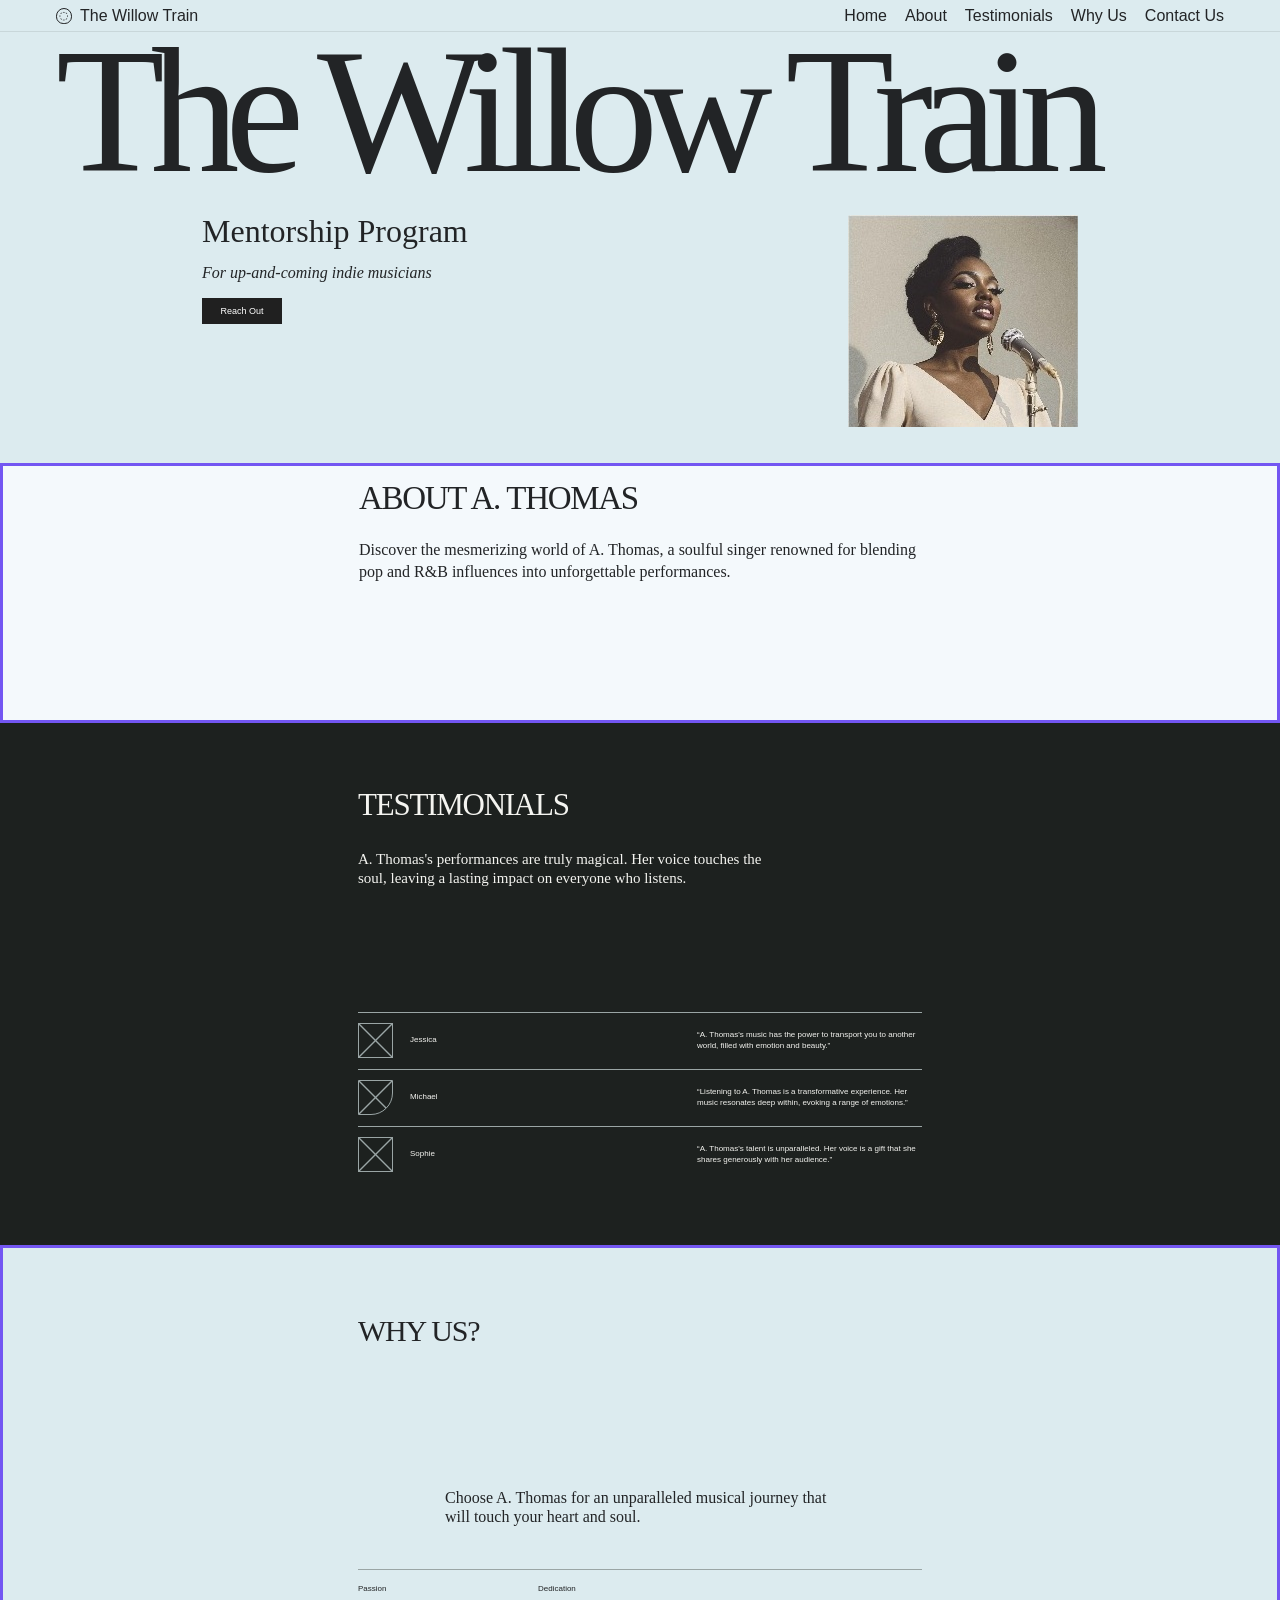
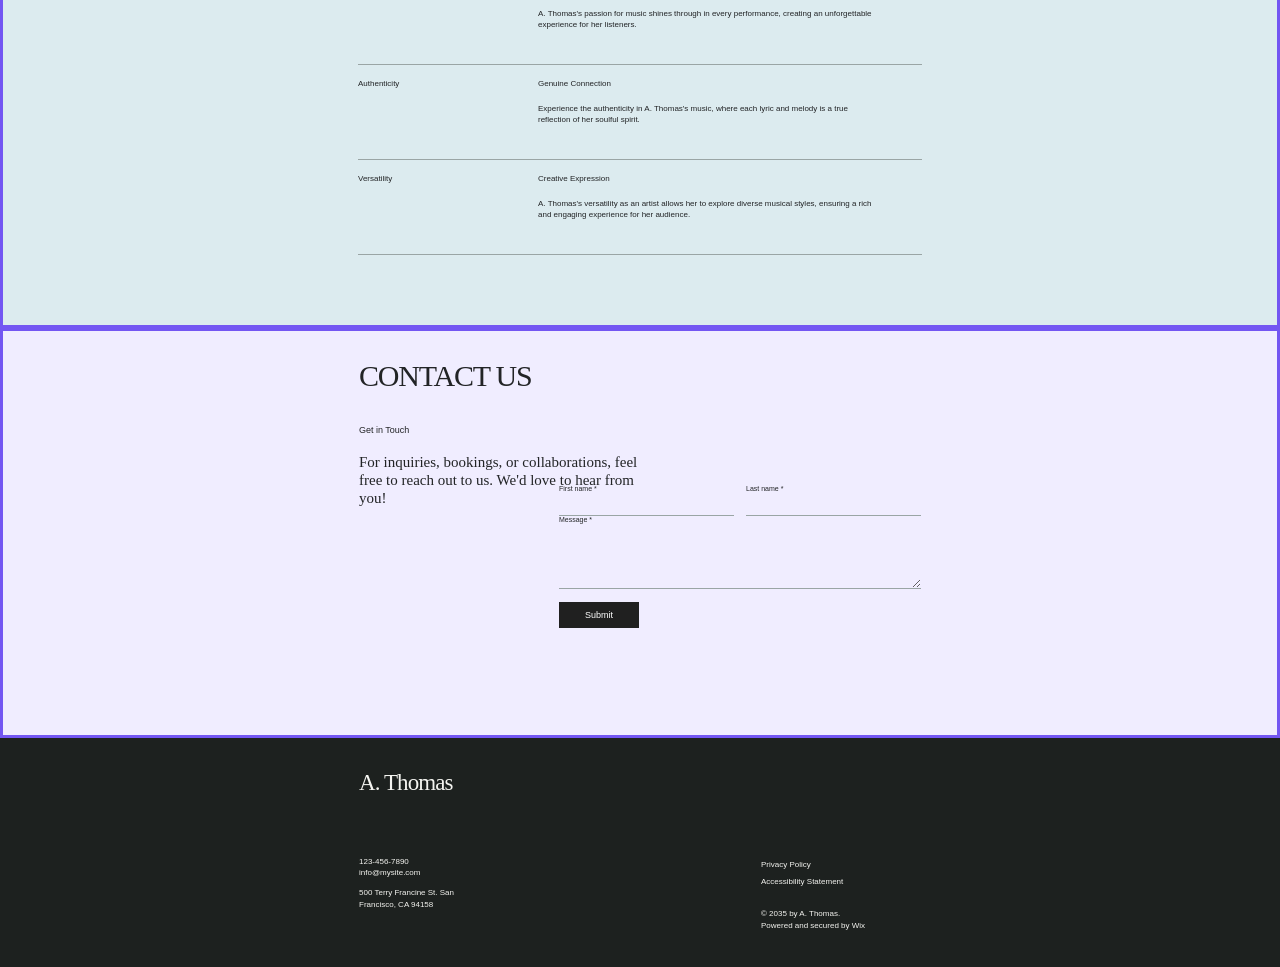
==== index.html @ 9c96d522 "fix: change header text and size" ====
<!DOCTYPE html>
<html lang="en">
<head>
  <meta charset="UTF-8" />
  <meta name="viewport" content="width=device-width, initial-scale=1.0" />
  <title>The Willow Train</title>
  <link rel="stylesheet" href="styles.css" />
</head>
<body>
  <main class="site-shell">
    <header class="site-header">
      <a class="brand" href="#home"><span class="brand-mark">◌</span><span>The Willow Train</span></a>
      <nav class="nav" aria-label="Main navigation">
        <a href="#home">Home</a>
        <a href="#about">About</a>
        <a href="#testimonials">Testimonials</a>
        <a href="#why">Why Us</a>
        <a href="#contact">Contact Us</a>
      </nav>
    </header>

    <section id="home" class="hero">
      <h1>The Willow Train</h1>
      <div class="hero-grid">
        <div class="hero-copy">
          <p>Mentorship Program</p>
          <p class="italic">For up-and-coming indie musicians</p>
          <a class="button" href="#contact">Reach Out</a>
        </div>
        <img class="artist-photo" src="artist-photo.jpg" alt="A. Thomas singing at a microphone" />
      </div>
    </section>

    <section id="about" class="about-section pale-section">
      <div class="about-content">
        <h2>About A. Thomas</h2>
        <p>Discover the mesmerizing world of A. Thomas, a soulful singer renowned for blending pop and R&amp;B influences into unforgettable performances.</p>
      </div>
    </section>

    <section id="testimonials" class="testimonials-section dark-section">
      <div class="inner narrow">
        <h2>Testimonials</h2>
        <p class="lead">A. Thomas's performances are truly magical. Her voice touches the soul, leaving a lasting impact on everyone who listens.</p>
        <div class="testimonial-list">
          <article class="testimonial-row"><div class="avatar avatar-cross"></div><p class="name">Jessica</p><p class="quote">“A. Thomas's music has the power to transport you to another world, filled with emotion and beauty.”</p></article>
          <article class="testimonial-row"><div class="avatar avatar-arc"></div><p class="name">Michael</p><p class="quote">“Listening to A. Thomas is a transformative experience. Her music resonates deep within, evoking a range of emotions.”</p></article>
          <article class="testimonial-row"><div class="avatar avatar-cross"></div><p class="name">Sophie</p><p class="quote">“A. Thomas's talent is unparalleled. Her voice is a gift that she shares generously with her audience.”</p></article>
        </div>
      </div>
    </section>

    <section id="why" class="why-section blue-section">
      <div class="inner narrow">
        <h2>Why Us?</h2>
        <p class="center-copy">Choose A. Thomas for an unparalleled musical journey that will touch your heart and soul.</p>
        <div class="why-list">
          <article class="why-row"><p class="category">Passion</p><div><h3>Dedication</h3><p>A. Thomas's passion for music shines through in every performance, creating an unforgettable experience for her listeners.</p></div></article>
          <article class="why-row"><p class="category">Authenticity</p><div><h3>Genuine Connection</h3><p>Experience the authenticity in A. Thomas's music, where each lyric and melody is a true reflection of her soulful spirit.</p></div></article>
          <article class="why-row"><p class="category">Versatility</p><div><h3>Creative Expression</h3><p>A. Thomas's versatility as an artist allows her to explore diverse musical styles, ensuring a rich and engaging experience for her audience.</p></div></article>
        </div>
      </div>
    </section>

    <section id="contact" class="contact-section lavender-section">
      <div class="inner contact-grid">
        <div class="contact-copy">
          <h2>Contact Us</h2>
          <p class="eyebrow">Get in Touch</p>
          <p class="lead">For inquiries, bookings, or collaborations, feel free to reach out to us. We'd love to hear from you!</p>
        </div>
        <form class="contact-form">
          <div class="form-row"><label>First name *<input type="text" /></label><label>Last name *<input type="text" /></label></div>
          <label>Message *<textarea></textarea></label>
          <button type="submit">Submit</button>
        </form>
      </div>
    </section>

    <footer class="footer-section dark-section">
      <div class="inner footer-grid">
        <div><h2>A. Thomas</h2><p>123-456-7890<br />info@mysite.com</p><p>500 Terry Francine St. San<br />Francisco, CA 94158</p></div>
        <div class="footer-links"><a href="#">Privacy Policy</a><a href="#">Accessibility Statement</a><p>© 2035 by A. Thomas.<br />Powered and secured by Wix</p></div>
      </div>
    </footer>
  </main>
</body>
</html>
---- styles.css ----
:root {
  --color-page: #e7e9ee;
  --color-site-bg: #dcebef;
  --color-about-bg: #f4f9fc;
  --color-blue-section: #dcebef;
  --color-lavender-section: #f0edff;
  --color-dark-section: #1d211f;
  --color-text: #222426;
  --color-light-text: #f4f4f0;
  --color-muted: #384044;
  --color-border: #9aa5a5;
  --color-button-bg: #202020;
  --color-button-text: #ffffff;
  --color-accent: #7356f2;
  --color-shadow: rgba(31, 35, 38, 0.22);
  --color-white: #ffffff;

  --font-display: Didot, 'Bodoni 72', 'Bodoni MT', 'Times New Roman', serif;
  --font-body: Georgia, 'Times New Roman', serif;
  --font-ui: Arial, Helvetica, sans-serif;

  --font-size--sm: 1rem;
  --font-size--md: 1.5rem;
  --font-size--lg: 2rem;
}

* {
  box-sizing: border-box;
}
html {
  scroll-behavior: smooth;
}
body {
  margin: 0;
  background: var(--color-page);
  color: var(--color-text);
  font-family: var(--font-body);
}

.site-shell {
  /* width: min(100%, 884px); */
  min-height: 100vh;
  margin: 0 auto;
  background: var(--color-site-bg);
  box-shadow: 0 0 14px var(--color-shadow);
}

.site-header {
  height: 2rem;
  padding: 0 56px;
  border-bottom: 1px solid #c9d7da;
  display: flex;
  align-items: center;
  justify-content: space-between;
  font-family: var(--font-ui);
  font-size: var(--font-size--sm);
}

.brand,
.nav a,
.footer-links a {
  color: inherit;
  text-decoration: none;
}

.brand {
  display: inline-flex;
  align-items: center;
  gap: 8px;
}

.brand-mark {
  width: 16px;
  height: 16px;
  border: 1px solid var(--color-text);
  border-radius: 50% 50% 45% 45%;
  display: inline-grid;
  place-items: center;
  font-size: 11px;
  line-height: 1;
}

.nav {
  display: flex;
  gap: 18px;
}
.hero {
  padding: 0 56px 36px;
}

.hero h1 {
  margin: -1px 0 24px;
  font-family: var(--font-display);
  font-size: clamp(86px, 17vw, 178px);
  font-weight: 400;
  line-height: 0.9;
  letter-spacing: -0.08em;
}

.hero-grid {
  display: grid;
  grid-template-columns: 1fr 230px; /* TODO: change based on img */
  gap: 1rem;
  align-items: start;
  width: 75%;
  margin: 0 auto;
}

.hero-copy {
  min-height: 4rem;
  display: flex;
  flex-direction: column;
  justify-content: space-between;
}

.hero-copy > p:first-of-type {
  /* max-width: 265px; */
  margin: 0;
  font-size: 2rem;
  line-height: 1.05;
}

.italic {
  font-style: italic;
  line-height: 1.05;
}

.button,
.contact-form button {
  width: 80px;
  padding: 8px 0;
  border: 0;
  background: var(--color-button-bg);
  color: var(--color-button-text);
  text-align: center;
  text-decoration: none;
  font-family: var(--font-ui);
  font-size: 9px;
}

.artist-photo {
  width: 230px;
  height: 212px;
  object-fit: cover;
  display: block;
}

.pale-section,
.blue-section,
.lavender-section {
  position: relative;
}
.about-section {
  min-height: 260px;
  background: var(--color-about-bg);
  border: 3px solid var(--color-accent);
  padding: 16px 58px 48px;
}

.quick-edit {
  width: fit-content;
  padding: 10px 16px;
  margin-bottom: 10px;
  border-radius: 4px;
  background: var(--color-white);
  box-shadow: 0 5px 16px rgba(0, 0, 0, 0.13);
  font-size: 14px;
}
.quick-edit span {
  margin-left: 7px;
}

.section-label {
  position: absolute;
  top: -20px;
  right: 0;
  background: var(--color-accent);
  color: var(--color-white);
  padding: 3px 8px;
  font-family: var(--font-ui);
  font-size: 13px;
}

.about-content,
.inner {
  max-width: 562px;
  margin: 0 auto;
}
.inner.narrow {
  max-width: 564px;
}

h2 {
  margin: 0;
  font-family: var(--font-display);
  font-weight: 400;
  line-height: 1;
  text-transform: uppercase;
  letter-spacing: -0.04em;
}

.about-content h2 {
  margin-bottom: 24px;
  font-size: 33px;
}
.about-content p {
  margin: 0;
  font-size: 16px;
  line-height: 1.35;
}

.dark-section {
  background: var(--color-dark-section);
  color: var(--color-light-text);
}

.testimonials-section {
  padding: 66px 0 62px;
}
.testimonials-section h2 {
  font-size: 31px;
  margin-bottom: 30px;
}
.lead {
  margin: 0;
  font-size: 15px;
  line-height: 1.25;
}
.testimonials-section .lead {
  width: 420px;
}

.testimonial-list {
  margin-top: 124px;
}
.testimonial-row {
  min-height: 57px;
  border-top: 1px solid var(--color-border);
  display: grid;
  grid-template-columns: 38px 1fr 225px;
  gap: 14px;
  align-items: center;
  margin: 0;
}
.testimonial-row:last-child {
  border-bottom: 0;
}
.avatar {
  width: 35px;
  height: 35px;
  border: 1px solid var(--color-border);
  background-image:
    linear-gradient(
      45deg,
      transparent 48%,
      var(--color-border) 49%,
      var(--color-border) 51%,
      transparent 52%
    ),
    linear-gradient(
      -45deg,
      transparent 48%,
      var(--color-border) 49%,
      var(--color-border) 51%,
      transparent 52%
    );
}
.avatar-arc {
  border-radius: 0 0 22px 0;
}
.name,
.quote {
  font-family: var(--font-ui);
  font-size: 8px;
  line-height: 1.35;
}
.name,
.quote,
.category,
.why-row h3,
.why-row p {
  margin: 0;
}

.why-section {
  min-height: 610px;
  padding: 68px 0 70px;
  background: var(--color-blue-section);
  border: 3px solid var(--color-accent);
}
.why-section h2 {
  font-size: 30px;
}
.center-copy {
  width: 390px;
  margin: 142px auto 42px;
  font-size: 16px;
  line-height: 1.22;
}
.why-list {
  border-top: 1px solid var(--color-border);
}
.why-row {
  min-height: 95px;
  border-bottom: 1px solid var(--color-border);
  display: grid;
  grid-template-columns: 180px 1fr;
  padding: 14px 0;
}
.category,
.why-row h3,
.why-row p {
  font-family: var(--font-ui);
  font-size: 8px;
}
.why-row h3 {
  margin-bottom: 16px;
  font-weight: 400;
}
.why-row p {
  max-width: 340px;
  line-height: 1.35;
}

.contact-section {
  min-height: 410px;
  padding: 20px 0 60px;
  background: var(--color-lavender-section);
  border: 3px solid var(--color-accent);
}
.contact-grid {
  display: grid;
  grid-template-columns: 190px 1fr;
  gap: 10px;
}
.contact-copy h2 {
  font-size: 30px;
  margin: 10px 0 34px;
}
.eyebrow {
  margin: 0 0 18px;
  font-family: var(--font-ui);
  font-size: 9px;
}
.contact-copy .lead {
  width: 280px;
  font-size: 15px;
  line-height: 1.22;
}
.contact-form {
  padding-top: 134px;
  font-family: var(--font-ui);
  font-size: 7px;
}
.form-row {
  display: grid;
  grid-template-columns: 1fr 1fr;
  gap: 12px;
}
.contact-form label {
  display: block;
}
.contact-form input,
.contact-form textarea {
  width: 100%;
  border: 0;
  border-bottom: 1px solid var(--color-border);
  background: transparent;
  outline: none;
  padding: 8px 0;
  font: inherit;
}
.contact-form textarea {
  height: 58px;
  resize: vertical;
  margin-top: 8px;
}
.contact-form button {
  margin-top: 12px;
}

.footer-section {
  padding: 33px 0 28px;
}
.footer-grid {
  display: grid;
  grid-template-columns: 1fr 160px;
  gap: 80px;
}
.footer-section h2 {
  font-size: 23px;
  text-transform: none;
  margin-bottom: 62px;
}
.footer-section p,
.footer-links a {
  font-family: var(--font-ui);
  font-size: 8px;
  line-height: 1.45;
}
.footer-links {
  padding-top: 88px;
  display: flex;
  flex-direction: column;
  gap: 6px;
}
.footer-links p {
  margin-top: 14px;
}

@media (max-width: 720px) {
  .site-shell {
    width: 100%;
  }
  .site-header,
  .hero,
  .about-section,
  .inner {
    padding-left: 24px;
    padding-right: 24px;
  }
  .hero h1 {
    font-size: 24vw;
  }
  .hero-grid,
  .contact-grid,
  .footer-grid {
    grid-template-columns: 1fr;
    gap: 28px;
  }
  .hero-copy {
    min-height: auto;
    gap: 24px;
  }
  .artist-photo {
    width: min(100%, 280px);
    height: auto;
  }
  .testimonials-section .lead,
  .center-copy,
  .contact-copy .lead {
    width: auto;
  }
  .testimonial-list {
    margin-top: 60px;
  }
  .testimonial-row {
    grid-template-columns: 42px 70px 1fr;
  }
  .why-row {
    grid-template-columns: 1fr;
    gap: 12px;
  }
  .contact-form {
    padding-top: 10px;
  }
  .footer-section h2 {
    margin-bottom: 24px;
  }
  .footer-links {
    padding-top: 0;
  }
}
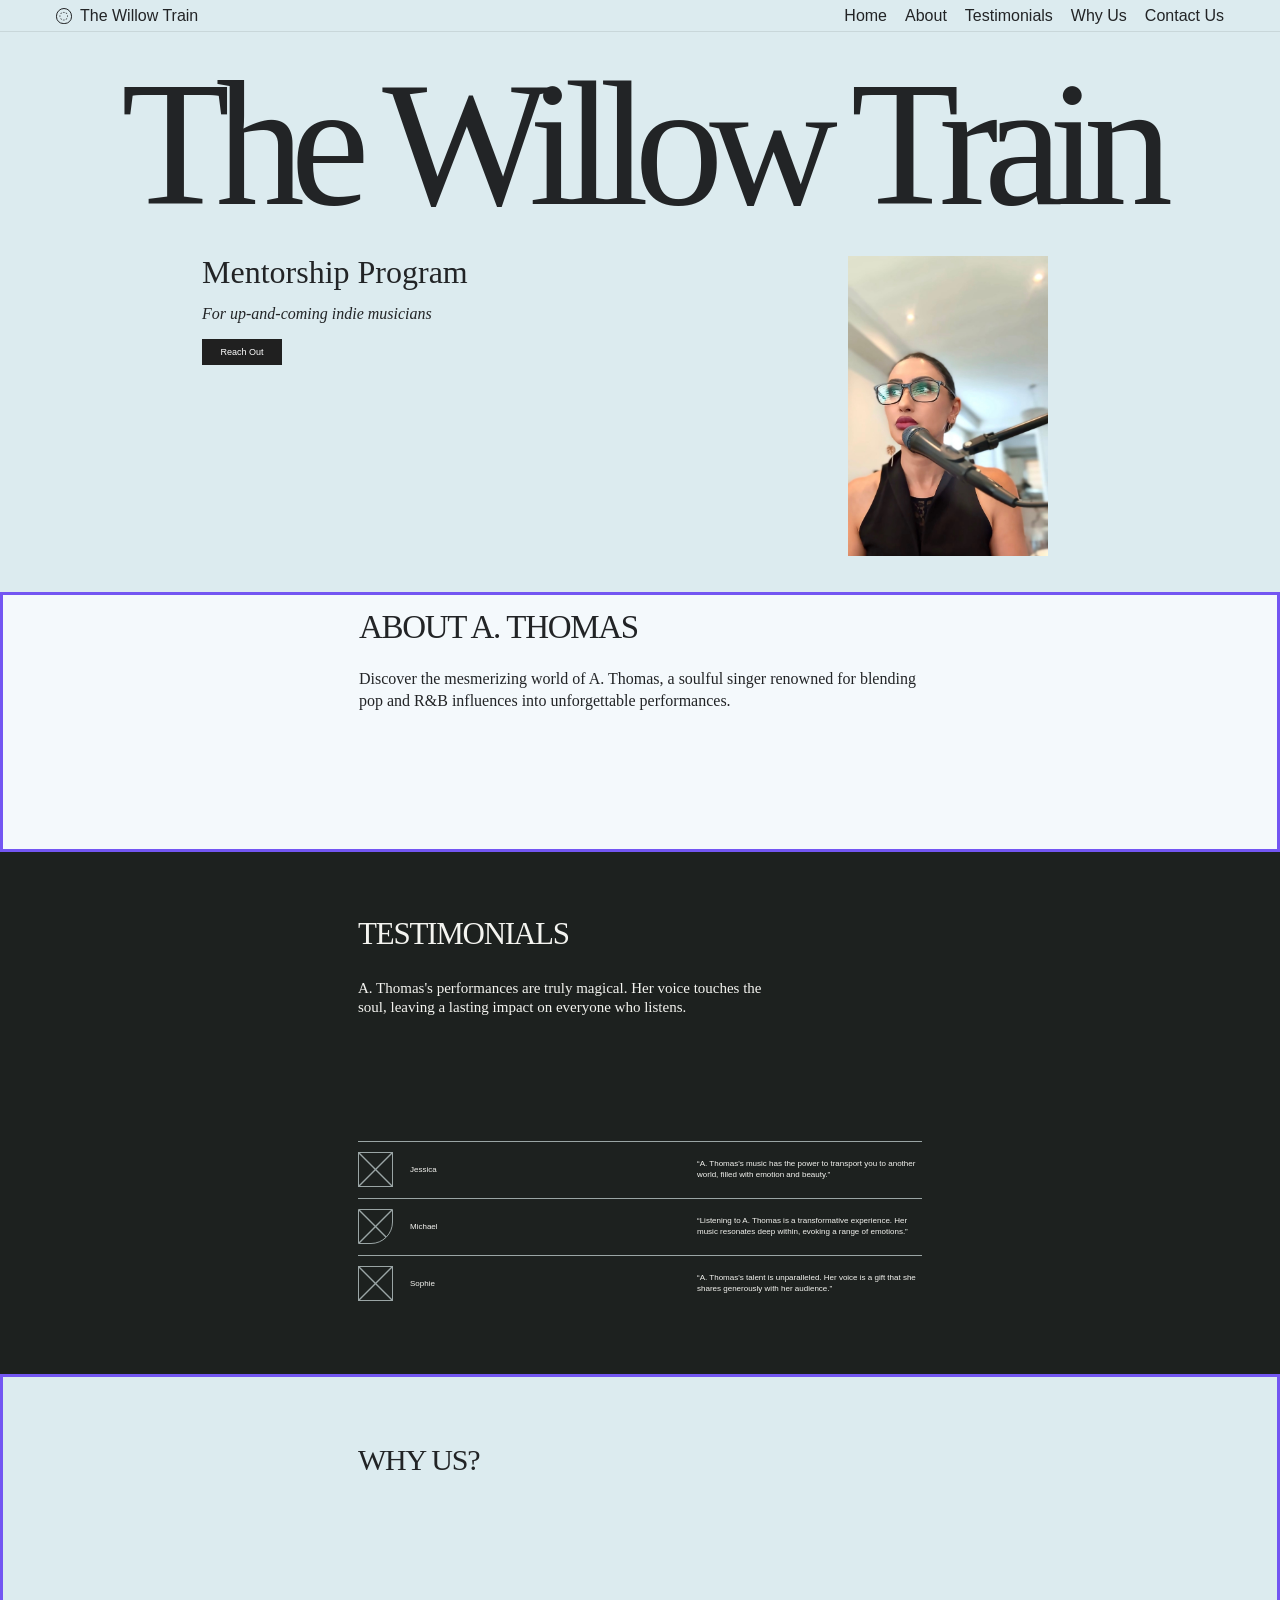
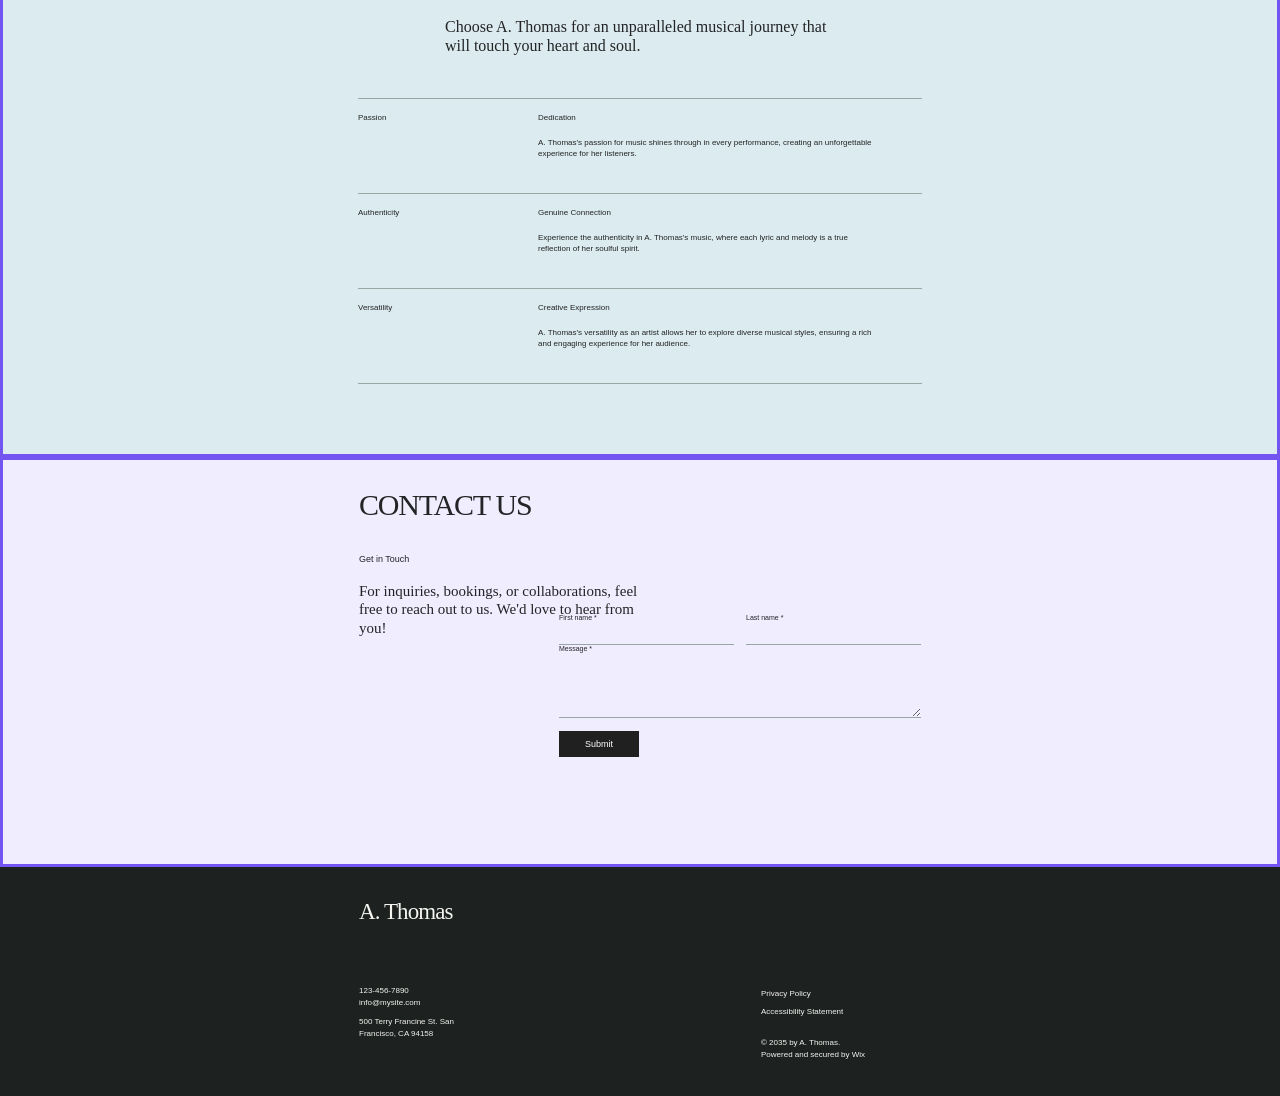
==== commit 9bdecdb6: "add images" ====
--- a/index.html
+++ b/index.html
@@ -27,7 +27,7 @@
           <p class="italic">For up-and-coming indie musicians</p>
           <a class="button" href="#contact">Reach Out</a>
         </div>
-        <img class="artist-photo" src="artist-photo.jpg" alt="A. Thomas singing at a microphone" />
+        <img class="artist-photo" src="images/portrait-1.jpeg" alt="A. Thomas singing at a microphone" />
       </div>
     </section>
 
--- a/styles.css
+++ b/styles.css
@@ -89,7 +89,8 @@
 }
 
 .hero h1 {
-  margin: -1px 0 24px;
+  margin: 2rem auto 2rem;
+  width: fit-content;
   font-family: var(--font-display);
   font-size: clamp(86px, 17vw, 178px);
   font-weight: 400;
@@ -139,8 +140,8 @@
 }
 
 .artist-photo {
-  width: 230px;
-  height: 212px;
+  width: 200px;
+  /* height: 212px; */
   object-fit: cover;
   display: block;
 }
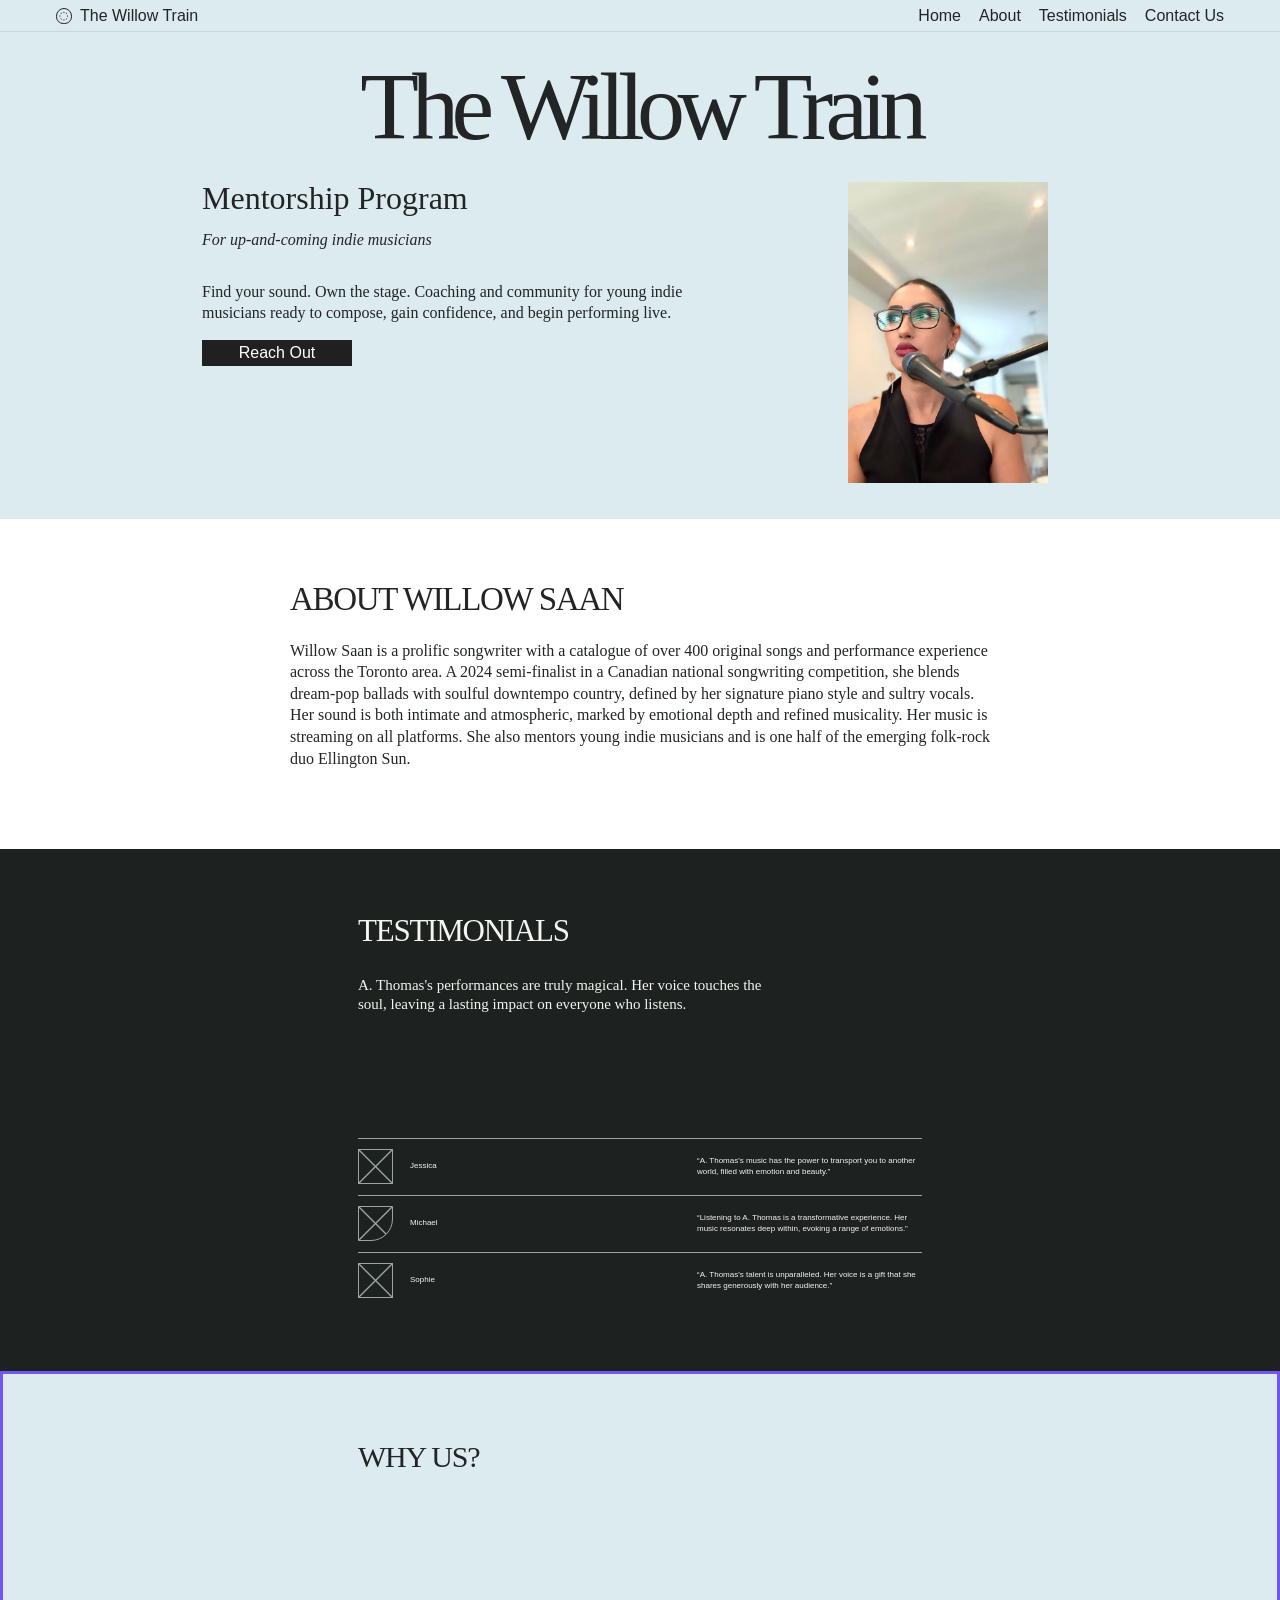
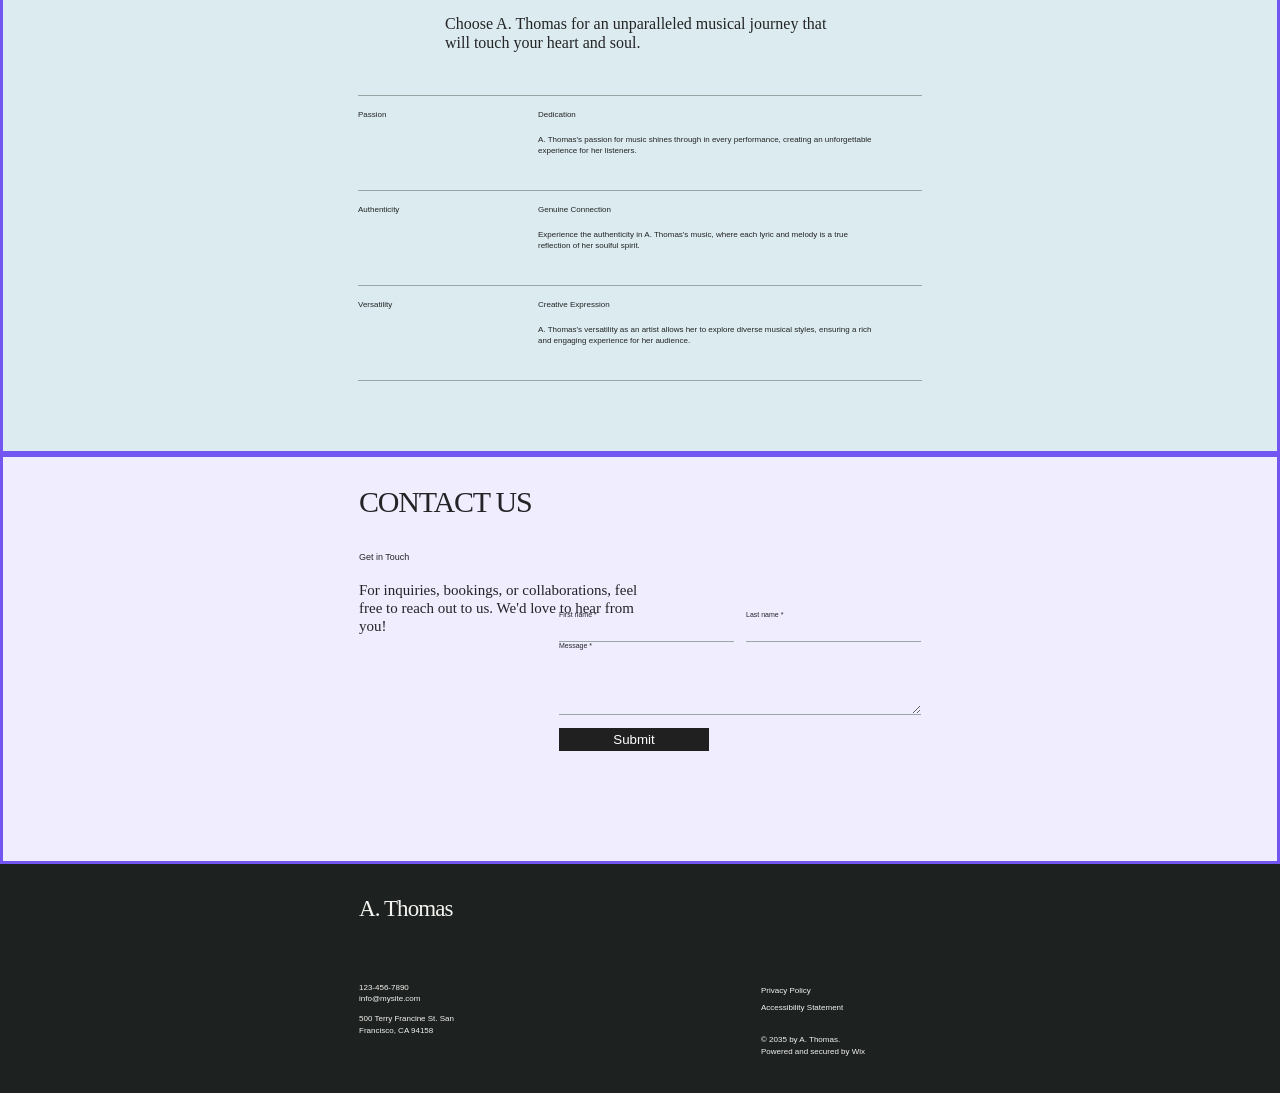
==== commit 2707ef0c: "fix: style and sizing" ====
--- a/index.html
+++ b/index.html
@@ -1,88 +1,171 @@
-<!DOCTYPE html>
+<!doctype html>
 <html lang="en">
-<head>
-  <meta charset="UTF-8" />
-  <meta name="viewport" content="width=device-width, initial-scale=1.0" />
-  <title>The Willow Train</title>
-  <link rel="stylesheet" href="styles.css" />
-</head>
-<body>
-  <main class="site-shell">
-    <header class="site-header">
-      <a class="brand" href="#home"><span class="brand-mark">◌</span><span>The Willow Train</span></a>
-      <nav class="nav" aria-label="Main navigation">
-        <a href="#home">Home</a>
-        <a href="#about">About</a>
-        <a href="#testimonials">Testimonials</a>
-        <a href="#why">Why Us</a>
-        <a href="#contact">Contact Us</a>
-      </nav>
-    </header>
+  <head>
+    <meta charset="UTF-8" />
+    <meta name="viewport" content="width=device-width, initial-scale=1.0" />
+    <title>The Willow Train</title>
+    <link rel="stylesheet" href="styles.css" />
+  </head>
+  <body>
+    <main class="site-shell">
+      <header class="site-header">
+        <a class="brand" href="#home"
+          ><span class="brand-mark">◌</span><span>The Willow Train</span></a
+        >
+        <nav class="nav" aria-label="Main navigation">
+          <a href="#home">Home</a>
+          <a href="#about">About</a>
+          <a href="#testimonials">Testimonials</a>
+          <a href="#contact">Contact Us</a>
+        </nav>
+      </header>
 
-    <section id="home" class="hero">
-      <h1>The Willow Train</h1>
-      <div class="hero-grid">
-        <div class="hero-copy">
-          <p>Mentorship Program</p>
-          <p class="italic">For up-and-coming indie musicians</p>
-          <a class="button" href="#contact">Reach Out</a>
+      <section id="home" class="hero">
+        <h1>The Willow Train</h1>
+        <div class="hero-grid">
+          <div class="hero-copy">
+            <p>Mentorship Program</p>
+            <p class="italic">For up-and-coming indie musicians</p>
+            <p class="hero-copy__desc">
+              Find your sound. Own the stage. Coaching and community for young
+              indie musicians ready to compose, gain confidence, and begin
+              performing live.
+            </p>
+            <a class="button" href="#contact">Reach Out</a>
+          </div>
+          <img
+            class="artist-photo"
+            src="images/portrait-1.jpeg"
+            alt="Willow Saan portrait"
+          />
         </div>
-        <img class="artist-photo" src="images/portrait-1.jpeg" alt="A. Thomas singing at a microphone" />
-      </div>
-    </section>
+      </section>
 
-    <section id="about" class="about-section pale-section">
-      <div class="about-content">
-        <h2>About A. Thomas</h2>
-        <p>Discover the mesmerizing world of A. Thomas, a soulful singer renowned for blending pop and R&amp;B influences into unforgettable performances.</p>
-      </div>
-    </section>
+      <section id="about" class="section about-section pale-section">
+        <div class="about-content">
+          <h2 class="about-content__title">About Willow Saan</h2>
+          <p class="about-content__copy">
+            Willow Saan is a prolific songwriter with a catalogue of over 400 original songs and performance experience across the Toronto area. A 2024 semi-finalist in a Canadian national songwriting competition, she blends dream-pop ballads with soulful downtempo country, defined by her signature piano style and sultry vocals. Her sound is both intimate and atmospheric, marked by emotional depth and refined
+            musicality. Her music is streaming on all platforms. She also mentors young indie musicians and is one half of the emerging folk-rock duo Ellington Sun.
+          </p>
+        </div>
+      </section>
 
-    <section id="testimonials" class="testimonials-section dark-section">
-      <div class="inner narrow">
-        <h2>Testimonials</h2>
-        <p class="lead">A. Thomas's performances are truly magical. Her voice touches the soul, leaving a lasting impact on everyone who listens.</p>
-        <div class="testimonial-list">
-          <article class="testimonial-row"><div class="avatar avatar-cross"></div><p class="name">Jessica</p><p class="quote">“A. Thomas's music has the power to transport you to another world, filled with emotion and beauty.”</p></article>
-          <article class="testimonial-row"><div class="avatar avatar-arc"></div><p class="name">Michael</p><p class="quote">“Listening to A. Thomas is a transformative experience. Her music resonates deep within, evoking a range of emotions.”</p></article>
-          <article class="testimonial-row"><div class="avatar avatar-cross"></div><p class="name">Sophie</p><p class="quote">“A. Thomas's talent is unparalleled. Her voice is a gift that she shares generously with her audience.”</p></article>
+      <section id="testimonials" class="testimonials-section dark-section">
+        <div class="inner narrow">
+          <h2>Testimonials</h2>
+          <p class="lead">
+            A. Thomas's performances are truly magical. Her voice touches the
+            soul, leaving a lasting impact on everyone who listens.
+          </p>
+          <div class="testimonial-list">
+            <article class="testimonial-row">
+              <div class="avatar avatar-cross"></div>
+              <p class="name">Jessica</p>
+              <p class="quote">
+                “A. Thomas's music has the power to transport you to another
+                world, filled with emotion and beauty.”
+              </p>
+            </article>
+            <article class="testimonial-row">
+              <div class="avatar avatar-arc"></div>
+              <p class="name">Michael</p>
+              <p class="quote">
+                “Listening to A. Thomas is a transformative experience. Her
+                music resonates deep within, evoking a range of emotions.”
+              </p>
+            </article>
+            <article class="testimonial-row">
+              <div class="avatar avatar-cross"></div>
+              <p class="name">Sophie</p>
+              <p class="quote">
+                “A. Thomas's talent is unparalleled. Her voice is a gift that
+                she shares generously with her audience.”
+              </p>
+            </article>
+          </div>
         </div>
-      </div>
-    </section>
+      </section>
 
-    <section id="why" class="why-section blue-section">
-      <div class="inner narrow">
-        <h2>Why Us?</h2>
-        <p class="center-copy">Choose A. Thomas for an unparalleled musical journey that will touch your heart and soul.</p>
-        <div class="why-list">
-          <article class="why-row"><p class="category">Passion</p><div><h3>Dedication</h3><p>A. Thomas's passion for music shines through in every performance, creating an unforgettable experience for her listeners.</p></div></article>
-          <article class="why-row"><p class="category">Authenticity</p><div><h3>Genuine Connection</h3><p>Experience the authenticity in A. Thomas's music, where each lyric and melody is a true reflection of her soulful spirit.</p></div></article>
-          <article class="why-row"><p class="category">Versatility</p><div><h3>Creative Expression</h3><p>A. Thomas's versatility as an artist allows her to explore diverse musical styles, ensuring a rich and engaging experience for her audience.</p></div></article>
+      <section id="why" class="why-section blue-section">
+        <div class="inner narrow">
+          <h2>Why Us?</h2>
+          <p class="center-copy">
+            Choose A. Thomas for an unparalleled musical journey that will touch
+            your heart and soul.
+          </p>
+          <div class="why-list">
+            <article class="why-row">
+              <p class="category">Passion</p>
+              <div>
+                <h3>Dedication</h3>
+                <p>
+                  A. Thomas's passion for music shines through in every
+                  performance, creating an unforgettable experience for her
+                  listeners.
+                </p>
+              </div>
+            </article>
+            <article class="why-row">
+              <p class="category">Authenticity</p>
+              <div>
+                <h3>Genuine Connection</h3>
+                <p>
+                  Experience the authenticity in A. Thomas's music, where each
+                  lyric and melody is a true reflection of her soulful spirit.
+                </p>
+              </div>
+            </article>
+            <article class="why-row">
+              <p class="category">Versatility</p>
+              <div>
+                <h3>Creative Expression</h3>
+                <p>
+                  A. Thomas's versatility as an artist allows her to explore
+                  diverse musical styles, ensuring a rich and engaging
+                  experience for her audience.
+                </p>
+              </div>
+            </article>
+          </div>
         </div>
-      </div>
-    </section>
+      </section>
 
-    <section id="contact" class="contact-section lavender-section">
-      <div class="inner contact-grid">
-        <div class="contact-copy">
-          <h2>Contact Us</h2>
-          <p class="eyebrow">Get in Touch</p>
-          <p class="lead">For inquiries, bookings, or collaborations, feel free to reach out to us. We'd love to hear from you!</p>
+      <section id="contact" class="contact-section lavender-section">
+        <div class="inner contact-grid">
+          <div class="contact-copy">
+            <h2>Contact Us</h2>
+            <p class="eyebrow">Get in Touch</p>
+            <p class="lead">
+              For inquiries, bookings, or collaborations, feel free to reach out
+              to us. We'd love to hear from you!
+            </p>
+          </div>
+          <form class="contact-form">
+            <div class="form-row">
+              <label>First name *<input type="text" /></label
+              ><label>Last name *<input type="text" /></label>
+            </div>
+            <label>Message *<textarea></textarea></label>
+            <button type="submit">Submit</button>
+          </form>
         </div>
-        <form class="contact-form">
-          <div class="form-row"><label>First name *<input type="text" /></label><label>Last name *<input type="text" /></label></div>
-          <label>Message *<textarea></textarea></label>
-          <button type="submit">Submit</button>
-        </form>
-      </div>
-    </section>
+      </section>
 
-    <footer class="footer-section dark-section">
-      <div class="inner footer-grid">
-        <div><h2>A. Thomas</h2><p>123-456-7890<br />info@mysite.com</p><p>500 Terry Francine St. San<br />Francisco, CA 94158</p></div>
-        <div class="footer-links"><a href="#">Privacy Policy</a><a href="#">Accessibility Statement</a><p>© 2035 by A. Thomas.<br />Powered and secured by Wix</p></div>
-      </div>
-    </footer>
-  </main>
-</body>
+      <footer class="footer-section dark-section">
+        <div class="inner footer-grid">
+          <div>
+            <h2>A. Thomas</h2>
+            <p>123-456-7890<br />info@mysite.com</p>
+            <p>500 Terry Francine St. San<br />Francisco, CA 94158</p>
+          </div>
+          <div class="footer-links">
+            <a href="#">Privacy Policy</a
+            ><a href="#">Accessibility Statement</a>
+            <p>© 2035 by A. Thomas.<br />Powered and secured by Wix</p>
+          </div>
+        </div>
+      </footer>
+    </main>
+  </body>
 </html>
--- a/styles.css
+++ b/styles.css
@@ -1,7 +1,9 @@
 :root {
   --color-page: #e7e9ee;
   --color-site-bg: #dcebef;
-  --color-about-bg: #f4f9fc;
+  /* --color-about-bg: #f4f9fc; */
+  /* --color-about-bg: whitesmoke; */
+  --color-about-bg: white;
   --color-blue-section: #dcebef;
   --color-lavender-section: #f0edff;
   --color-dark-section: #1d211f;
@@ -27,14 +29,17 @@
 * {
   box-sizing: border-box;
 }
+
 html {
   scroll-behavior: smooth;
 }
+
 body {
   margin: 0;
   background: var(--color-page);
   color: var(--color-text);
   font-family: var(--font-body);
+  font-size: var(--font-size--sm);
 }
 
 .site-shell {
@@ -53,7 +58,7 @@
   align-items: center;
   justify-content: space-between;
   font-family: var(--font-ui);
-  font-size: var(--font-size--sm);
+  /* font-size: var(--font-size--sm); */
 }
 
 .brand,
@@ -92,11 +97,18 @@
   margin: 2rem auto 2rem;
   width: fit-content;
   font-family: var(--font-display);
-  font-size: clamp(86px, 17vw, 178px);
+  /* font-size: clamp(86px, 17vw, 178px); */
+  font-size: clamp(2rem, 12vw, 6rem);
   font-weight: 400;
   line-height: 0.9;
   letter-spacing: -0.08em;
 }
+
+/* create media query to decrease font size on smaller screens */
+/* .hero h1 {
+  font-size: clamp(48px, 24vw, 86px);
+} */
+
 
 .hero-grid {
   display: grid;
@@ -108,6 +120,7 @@
 }
 
 .hero-copy {
+  max-width: 500px;
   min-height: 4rem;
   display: flex;
   flex-direction: column;
@@ -121,6 +134,10 @@
   line-height: 1.05;
 }
 
+.hero-copy__desc {
+  /* font-size: var(--font-size--sm); */
+}
+
 .italic {
   font-style: italic;
   line-height: 1.05;
@@ -128,15 +145,15 @@
 
 .button,
 .contact-form button {
-  width: 80px;
-  padding: 8px 0;
+  width: 150px;
+  padding: .25rem .5rem;
   border: 0;
   background: var(--color-button-bg);
   color: var(--color-button-text);
   text-align: center;
   text-decoration: none;
   font-family: var(--font-ui);
-  font-size: 9px;
+  /* font-size: var(--font-size--sm); */
 }
 
 .artist-photo {
@@ -146,16 +163,20 @@
   display: block;
 }
 
+.section {
+  padding: 4rem;
+}
+
 .pale-section,
 .blue-section,
 .lavender-section {
   position: relative;
 }
 .about-section {
-  min-height: 260px;
+  /* min-height: 260px; */
   background: var(--color-about-bg);
-  border: 3px solid var(--color-accent);
-  padding: 16px 58px 48px;
+  /* border: 3px solid var(--color-accent); */
+  /* padding: 16px 58px 48px; */
 }
 
 .quick-edit {
@@ -182,13 +203,33 @@
   font-size: 13px;
 }
 
-.about-content,
+/* .about-content, */
 .inner {
   max-width: 562px;
   margin: 0 auto;
 }
 .inner.narrow {
   max-width: 564px;
+}
+
+.about-content {
+  max-width: 700px;
+  margin: 0 auto;
+}
+.about-content h2 {
+  margin-bottom: 24px;
+  font-size: 33px;
+}
+
+.about-content__title {}
+
+.about-content__copy {
+  /* font-size: var(--font-size--sm); */
+}
+
+
+p {
+  line-height: 1.35;
 }
 
 h2 {
@@ -200,15 +241,6 @@
   letter-spacing: -0.04em;
 }
 
-.about-content h2 {
-  margin-bottom: 24px;
-  font-size: 33px;
-}
-.about-content p {
-  margin: 0;
-  font-size: 16px;
-  line-height: 1.35;
-}
 
 .dark-section {
   background: var(--color-dark-section);
@@ -420,9 +452,9 @@
     padding-left: 24px;
     padding-right: 24px;
   }
-  .hero h1 {
+  /* .hero h1 {
     font-size: 24vw;
-  }
+  } */
   .hero-grid,
   .contact-grid,
   .footer-grid {
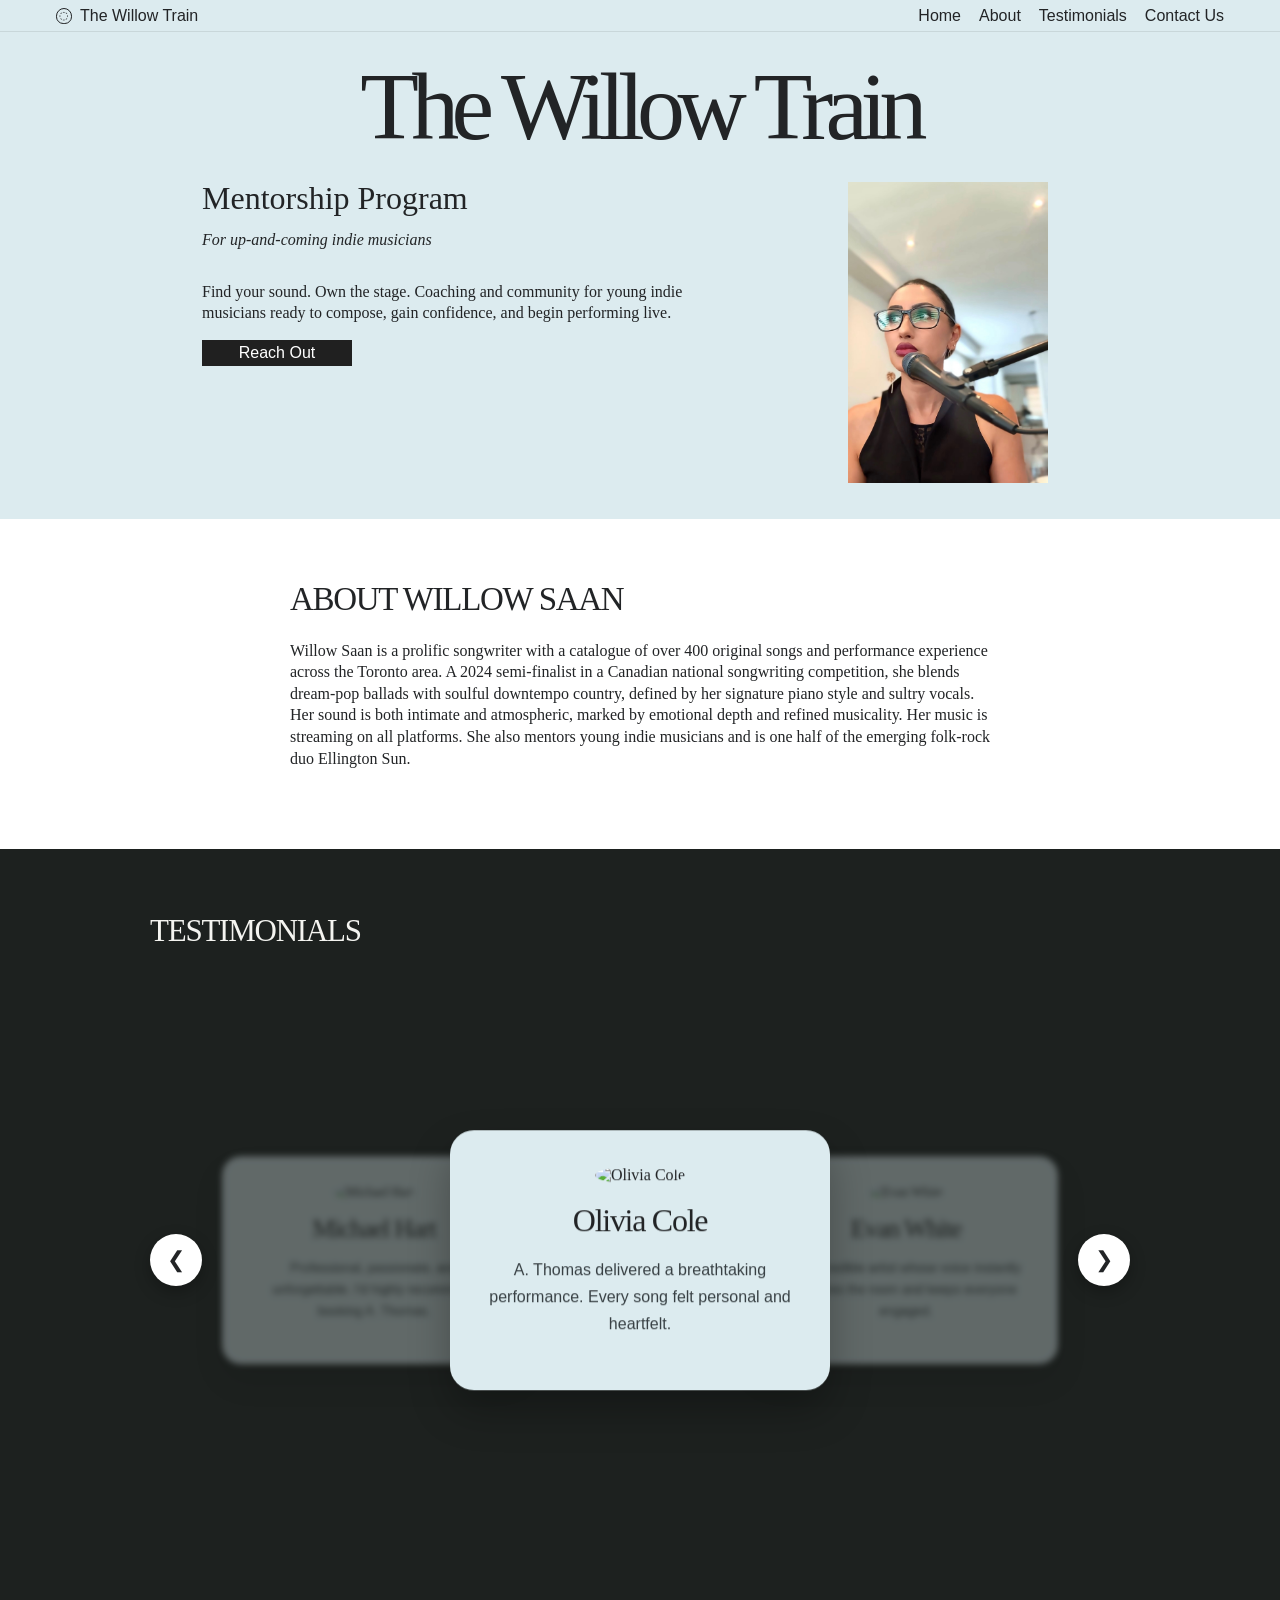
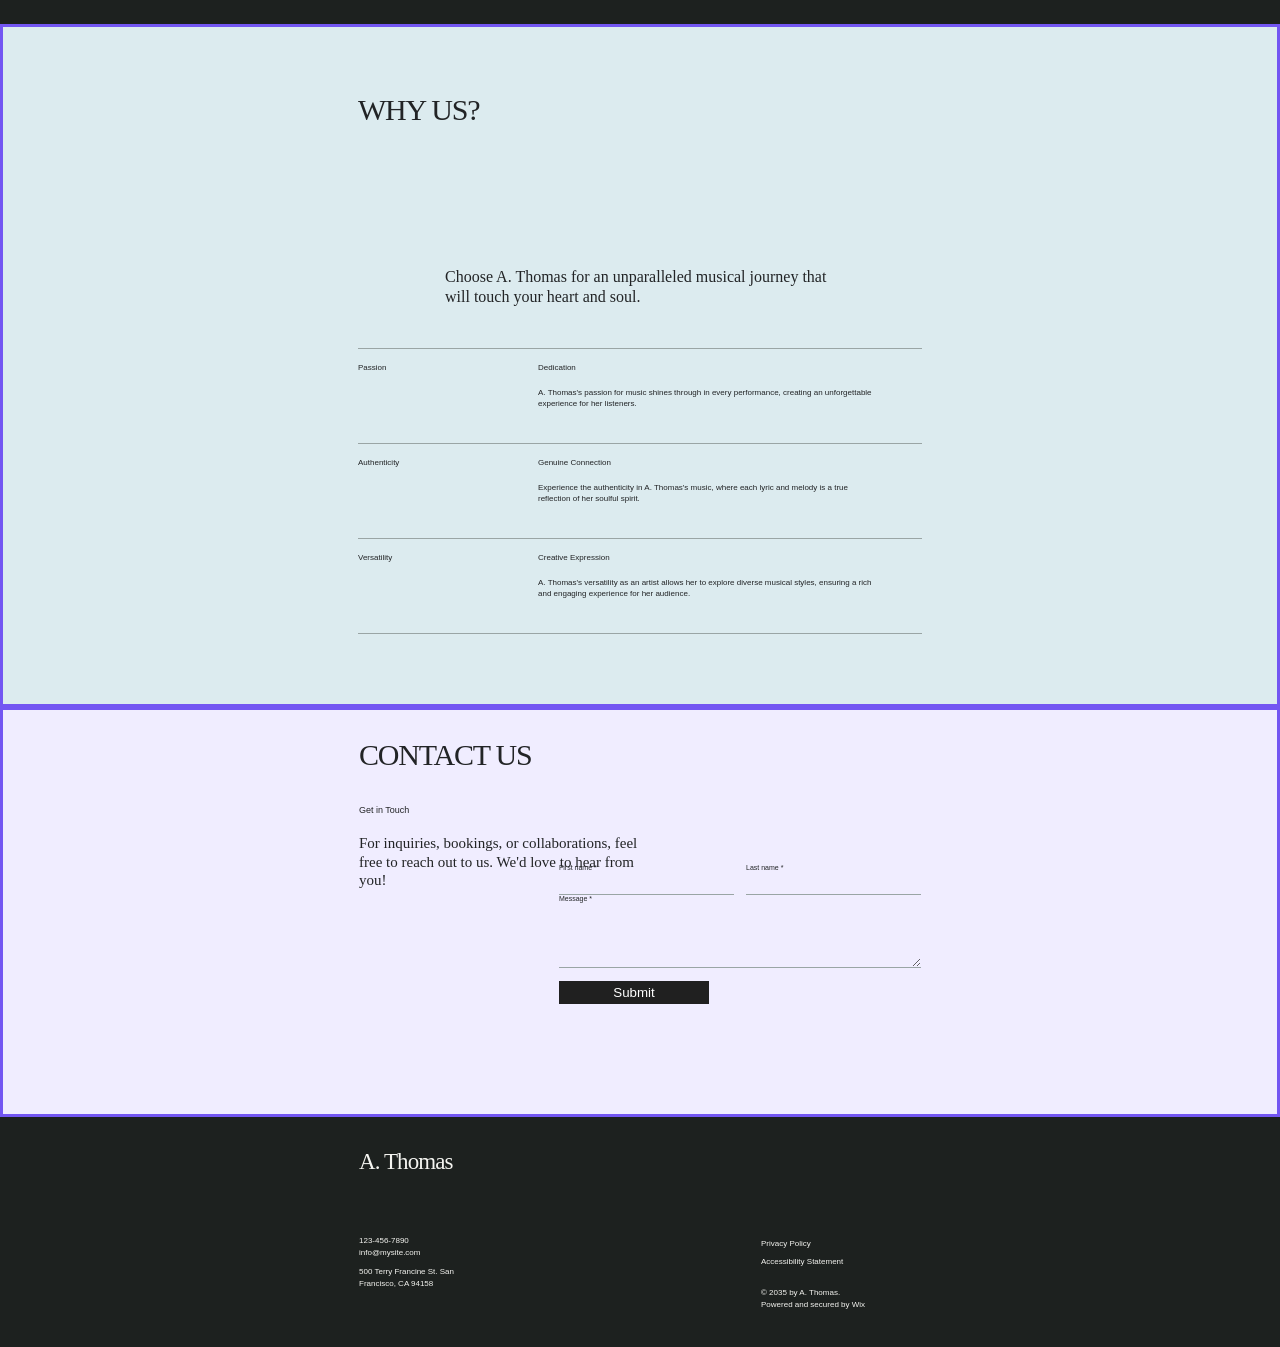
==== commit fc2724e8: "fix: testimonial section updated. removed main.html" ====
--- a/index.html
+++ b/index.html
@@ -52,37 +52,19 @@
       </section>
 
       <section id="testimonials" class="testimonials-section dark-section">
-        <div class="inner narrow">
+        <div class="inner testimonials-inner">
           <h2>Testimonials</h2>
-          <p class="lead">
-            A. Thomas's performances are truly magical. Her voice touches the
-            soul, leaving a lasting impact on everyone who listens.
-          </p>
-          <div class="testimonial-list">
-            <article class="testimonial-row">
-              <div class="avatar avatar-cross"></div>
-              <p class="name">Jessica</p>
-              <p class="quote">
-                “A. Thomas's music has the power to transport you to another
-                world, filled with emotion and beauty.”
-              </p>
-            </article>
-            <article class="testimonial-row">
-              <div class="avatar avatar-arc"></div>
-              <p class="name">Michael</p>
-              <p class="quote">
-                “Listening to A. Thomas is a transformative experience. Her
-                music resonates deep within, evoking a range of emotions.”
-              </p>
-            </article>
-            <article class="testimonial-row">
-              <div class="avatar avatar-cross"></div>
-              <p class="name">Sophie</p>
-              <p class="quote">
-                “A. Thomas's talent is unparalleled. Her voice is a gift that
-                she shares generously with her audience.”
-              </p>
-            </article>
+
+          <div class="carousel">
+            <button class="nav-btn prev-btn" aria-label="Previous testimonial">
+              &#10094;
+            </button>
+
+            <div class="carousel-track" aria-live="polite"></div>
+
+            <button class="nav-btn next-btn" aria-label="Next testimonial">
+              &#10095;
+            </button>
           </div>
         </div>
       </section>
@@ -167,5 +149,6 @@
         </div>
       </footer>
     </main>
+    <script src="script.js"></script>
   </body>
 </html>
--- a/styles.css
+++ b/styles.css
@@ -24,6 +24,14 @@
   --font-size--sm: 1rem;
   --font-size--md: 1.5rem;
   --font-size--lg: 2rem;
+
+  --testimonial-card-bg: var(--color-blue-section);
+  --testimonial-card-shadow: rgba(0, 0, 0, 0.28);
+  --testimonial-inactive-opacity: 0.36;
+  --testimonial-inactive-blur: 4px;
+  --transition-speed: 700ms;
+  --transition-curve: cubic-bezier(0.22, 1, 0.36, 1);
+
 }
 
 * {
@@ -247,68 +255,15 @@
   color: var(--color-light-text);
 }
 
-.testimonials-section {
-  padding: 66px 0 62px;
-}
 .testimonials-section h2 {
   font-size: 31px;
-  margin-bottom: 30px;
+  margin-bottom: 34px;
 }
 .lead {
   margin: 0;
   font-size: 15px;
   line-height: 1.25;
 }
-.testimonials-section .lead {
-  width: 420px;
-}
-
-.testimonial-list {
-  margin-top: 124px;
-}
-.testimonial-row {
-  min-height: 57px;
-  border-top: 1px solid var(--color-border);
-  display: grid;
-  grid-template-columns: 38px 1fr 225px;
-  gap: 14px;
-  align-items: center;
-  margin: 0;
-}
-.testimonial-row:last-child {
-  border-bottom: 0;
-}
-.avatar {
-  width: 35px;
-  height: 35px;
-  border: 1px solid var(--color-border);
-  background-image:
-    linear-gradient(
-      45deg,
-      transparent 48%,
-      var(--color-border) 49%,
-      var(--color-border) 51%,
-      transparent 52%
-    ),
-    linear-gradient(
-      -45deg,
-      transparent 48%,
-      var(--color-border) 49%,
-      var(--color-border) 51%,
-      transparent 52%
-    );
-}
-.avatar-arc {
-  border-radius: 0 0 22px 0;
-}
-.name,
-.quote {
-  font-family: var(--font-ui);
-  font-size: 8px;
-  line-height: 1.35;
-}
-.name,
-.quote,
 .category,
 .why-row h3,
 .why-row p {
@@ -469,17 +424,10 @@
     width: min(100%, 280px);
     height: auto;
   }
-  .testimonials-section .lead,
   .center-copy,
   .contact-copy .lead {
     width: auto;
   }
-  .testimonial-list {
-    margin-top: 60px;
-  }
-  .testimonial-row {
-    grid-template-columns: 42px 70px 1fr;
-  }
   .why-row {
     grid-template-columns: 1fr;
     gap: 12px;
@@ -494,3 +442,185 @@
     padding-top: 0;
   }
 }
+
+/* TESTIMONIALS CAROUSEL */
+
+.testimonials-section {
+  padding: 66px 0 84px;
+}
+
+.testimonials-inner {
+  max-width: 980px;
+}
+
+.carousel {
+  position: relative;
+  width: 100%;
+}
+
+.carousel-track {
+  position: relative;
+  height: 560px;
+  overflow: hidden;
+}
+
+.testimonial-card {
+  position: absolute;
+  top: 50%;
+  left: 50%;
+  width: 380px;
+  max-width: 82vw;
+  padding: 2.25rem;
+  border-radius: 24px;
+  background: var(--testimonial-card-bg);
+  color: var(--color-text);
+  text-align: center;
+  box-shadow: 0 20px 40px var(--testimonial-card-shadow);
+  transition:
+    transform var(--transition-speed) var(--transition-curve),
+    opacity var(--transition-speed) ease,
+    filter var(--transition-speed) ease;
+  will-change: transform, opacity, filter;
+}
+
+.testimonial-card img {
+  width: 140px;
+  height: 140px;
+  margin-bottom: 1.25rem;
+  border-radius: 50%;
+  object-fit: cover;
+}
+
+.testimonial-card h2 {
+  margin-bottom: 1.25rem;
+  color: var(--color-text);
+  font-size: 2rem;
+  text-transform: none;
+}
+
+.testimonial-card p {
+  color: var(--color-muted);
+  font-family: var(--font-ui);
+  font-size: 1rem;
+  line-height: 1.7;
+}
+
+.position-active {
+  z-index: 5;
+  opacity: 1;
+  filter: blur(0);
+  transform: translate(-50%, -50%) scale(1);
+}
+
+.position-left,
+.position-right {
+  z-index: 1;
+  opacity: var(--testimonial-inactive-opacity);
+  filter: blur(var(--testimonial-inactive-blur));
+}
+
+.position-left {
+  transform: translate(-120%, -50%) scale(0.8);
+}
+
+.position-right {
+  transform: translate(20%, -50%) scale(0.8);
+}
+
+.position-far-left,
+.position-far-right {
+  z-index: 0;
+  opacity: 0;
+  filter: blur(var(--testimonial-inactive-blur));
+  pointer-events: none;
+}
+
+.position-far-left {
+  transform: translate(-195%, -50%) scale(0.68);
+}
+
+.position-far-right {
+  transform: translate(95%, -50%) scale(0.68);
+}
+
+.nav-btn {
+  position: absolute;
+  top: 50%;
+  z-index: 10;
+  width: 52px;
+  height: 52px;
+  border: 0;
+  border-radius: 50%;
+  background: var(--color-white);
+  color: var(--color-text);
+  box-shadow: 0 6px 16px var(--testimonial-card-shadow);
+  cursor: pointer;
+  font-size: 1.35rem;
+  transform: translateY(-50%);
+  transition: transform 200ms ease;
+}
+
+.nav-btn:hover {
+  transform: translateY(-50%) scale(1.08);
+}
+
+.prev-btn {
+  left: 0;
+}
+
+.next-btn {
+  right: 0;
+}
+
+@media (max-width: 900px) {
+  .testimonials-section {
+    padding-bottom: 112px;
+  }
+
+  .carousel-track {
+    height: 520px;
+  }
+
+  .testimonial-card {
+    width: 340px;
+  }
+
+  .position-left {
+    opacity: 0;
+    pointer-events: none;
+    transform: translate(-155%, -50%) scale(0.82);
+  }
+
+  .position-right {
+    opacity: 0;
+    pointer-events: none;
+    transform: translate(55%, -50%) scale(0.82);
+  }
+
+  .position-far-left {
+    transform: translate(-210%, -50%) scale(0.72);
+  }
+
+  .position-far-right {
+    transform: translate(110%, -50%) scale(0.72);
+  }
+
+  .prev-btn,
+  .next-btn {
+    top: auto;
+    bottom: -72px;
+    transform: none;
+  }
+
+  .nav-btn:hover {
+    transform: scale(1.08);
+  }
+
+  .prev-btn {
+    left: calc(50% - 68px);
+  }
+
+  .next-btn {
+    right: calc(50% - 68px);
+  }
+}
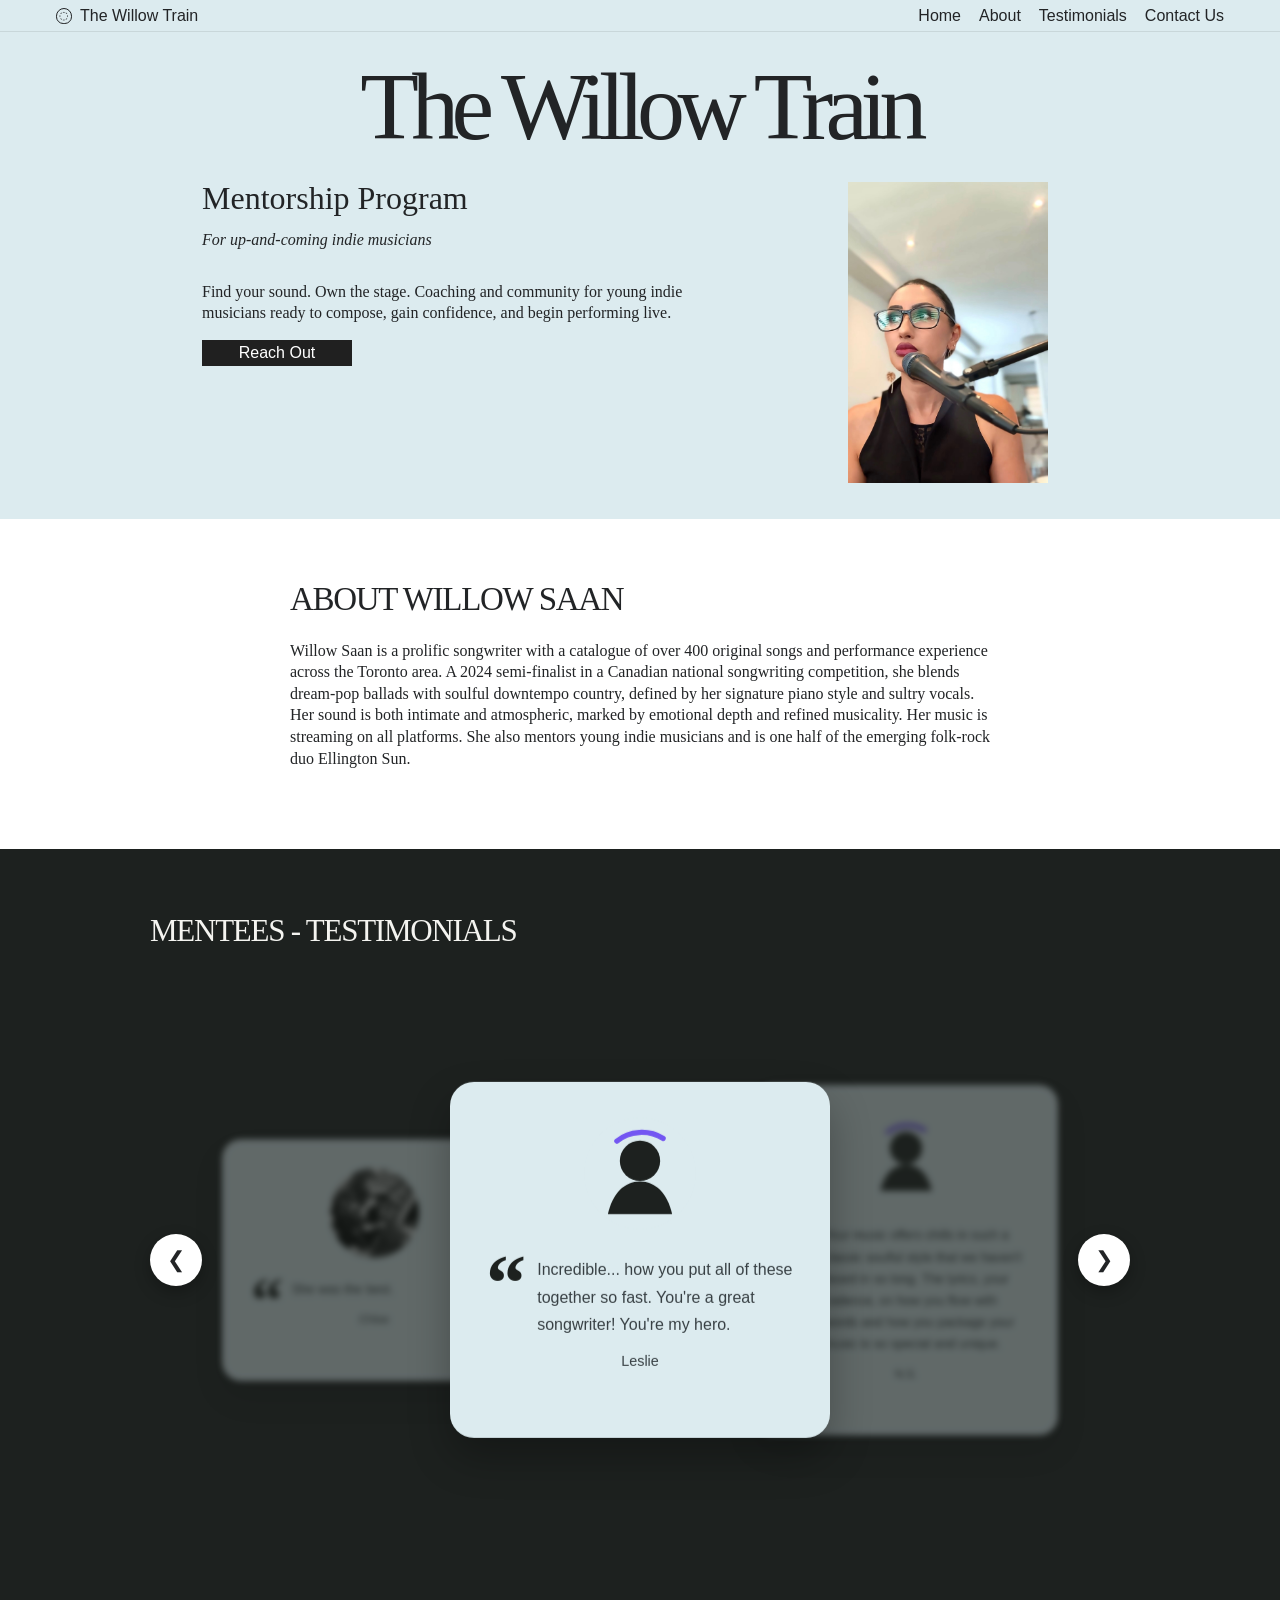
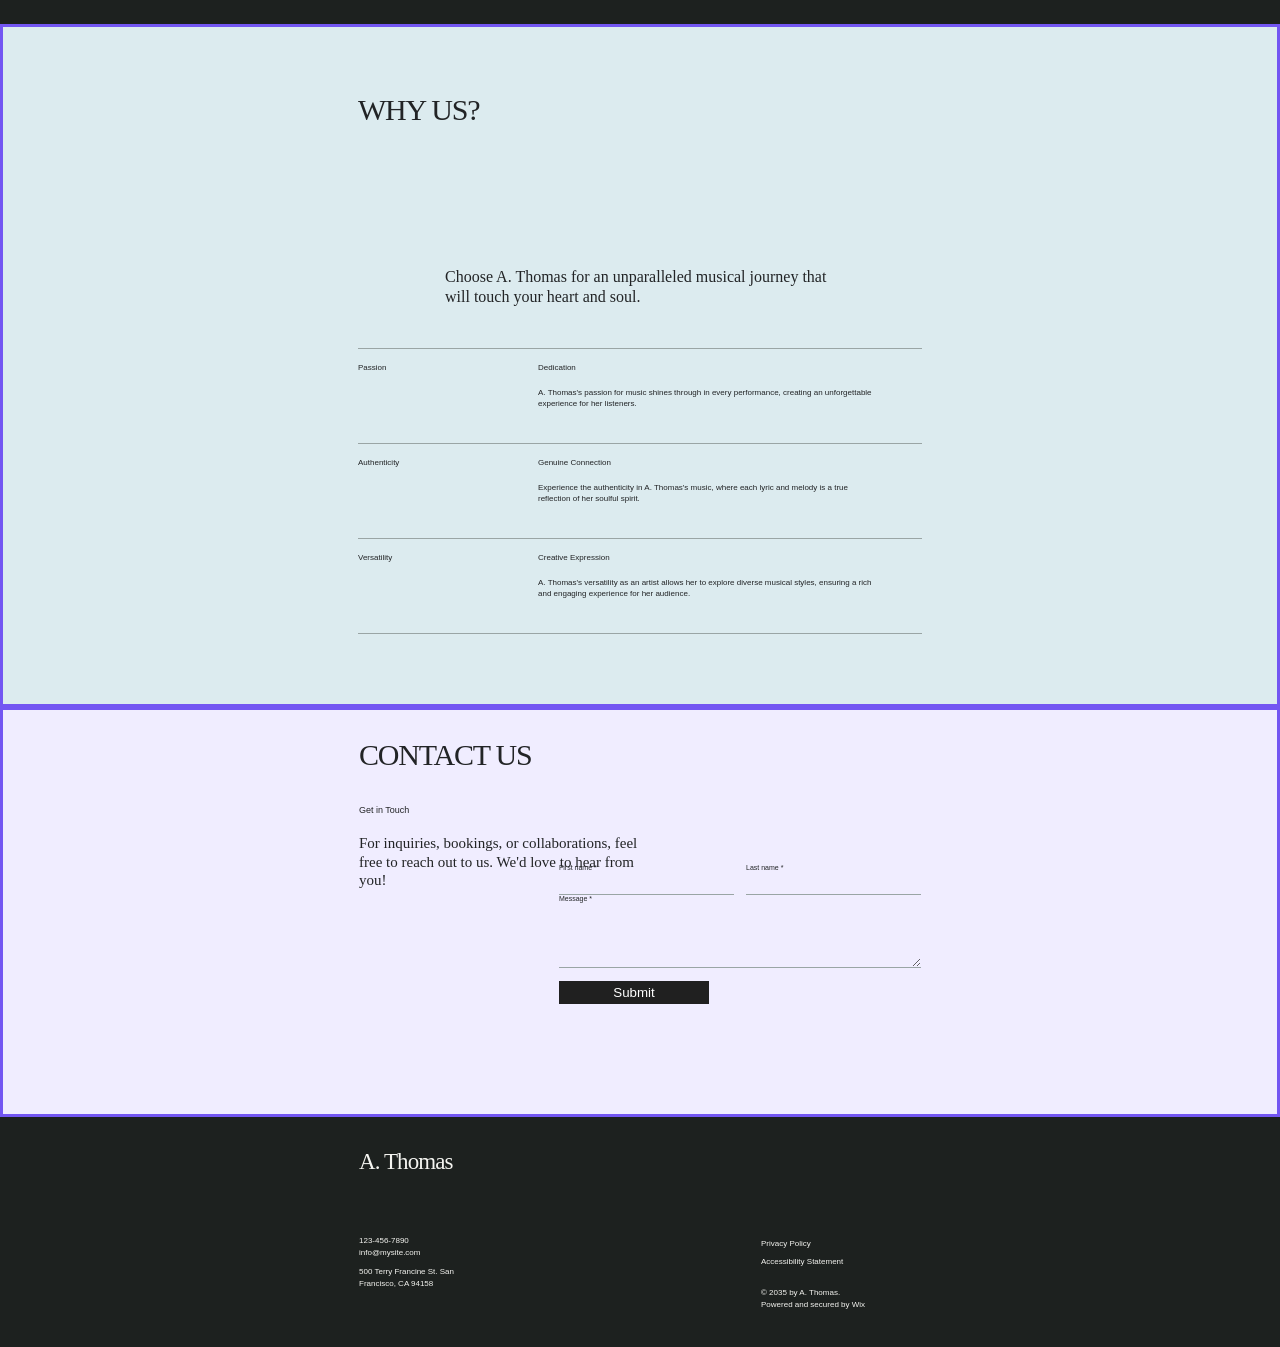
==== commit 4ceb7470: "feat: testimonial section complete" ====
--- a/index.html
+++ b/index.html
@@ -53,7 +53,7 @@
 
       <section id="testimonials" class="testimonials-section dark-section">
         <div class="inner testimonials-inner">
-          <h2>Testimonials</h2>
+          <h2>Mentees - Testimonials</h2>
 
           <div class="carousel">
             <button class="nav-btn prev-btn" aria-label="Previous testimonial">
--- a/styles.css
+++ b/styles.css
@@ -446,6 +446,7 @@
 /* TESTIMONIALS CAROUSEL */
 
 .testimonials-section {
+  background: var(--color-dark-section);
   padding: 66px 0 84px;
 }
 
@@ -484,25 +485,44 @@
 }
 
 .testimonial-card img {
-  width: 140px;
-  height: 140px;
-  margin-bottom: 1.25rem;
+  width: 112px;
+  height: 112px;
+  margin-bottom: 1.4rem;
   border-radius: 50%;
   object-fit: cover;
 }
 
 .testimonial-card h2 {
-  margin-bottom: 1.25rem;
-  color: var(--color-text);
-  font-size: 2rem;
+  margin-top: 1rem;
+  color: var(--color-muted);
+  font-family: var(--font-ui);
+  font-size: 0.9rem;
+  font-weight: 400;
+  letter-spacing: 0;
   text-transform: none;
 }
 
 .testimonial-card p {
+  position: relative;
+  margin: 0 auto;
+  padding-left: 3.2rem;
   color: var(--color-muted);
   font-family: var(--font-ui);
   font-size: 1rem;
   line-height: 1.7;
+  text-align: left;
+}
+
+.testimonial-card p::before {
+  content: "\201C";
+  position: absolute;
+  top: -0.85rem;
+  left: 0;
+  color: var(--color-dark-section);
+  font-family: Georgia, 'Times New Roman', serif;
+  font-size: 5rem;
+  font-weight: 700;
+  line-height: 1;
 }
 
 .position-active {
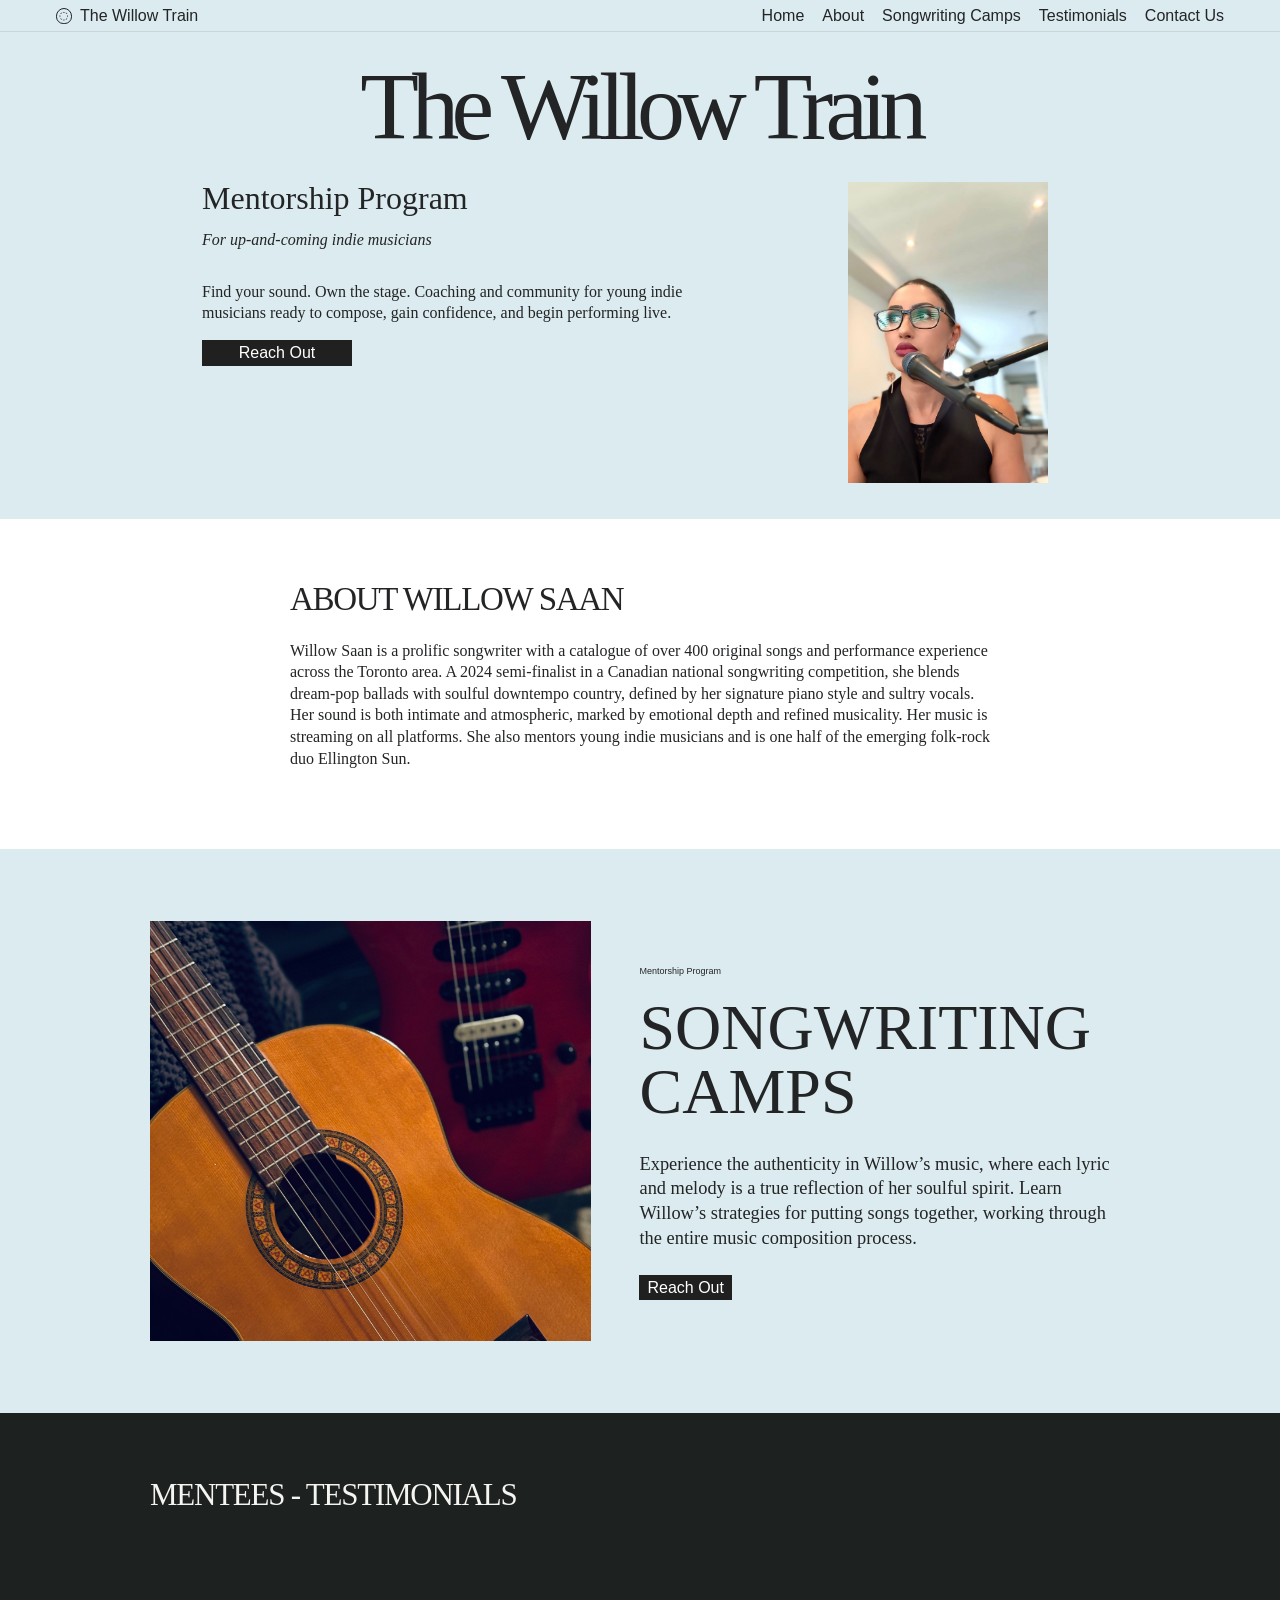
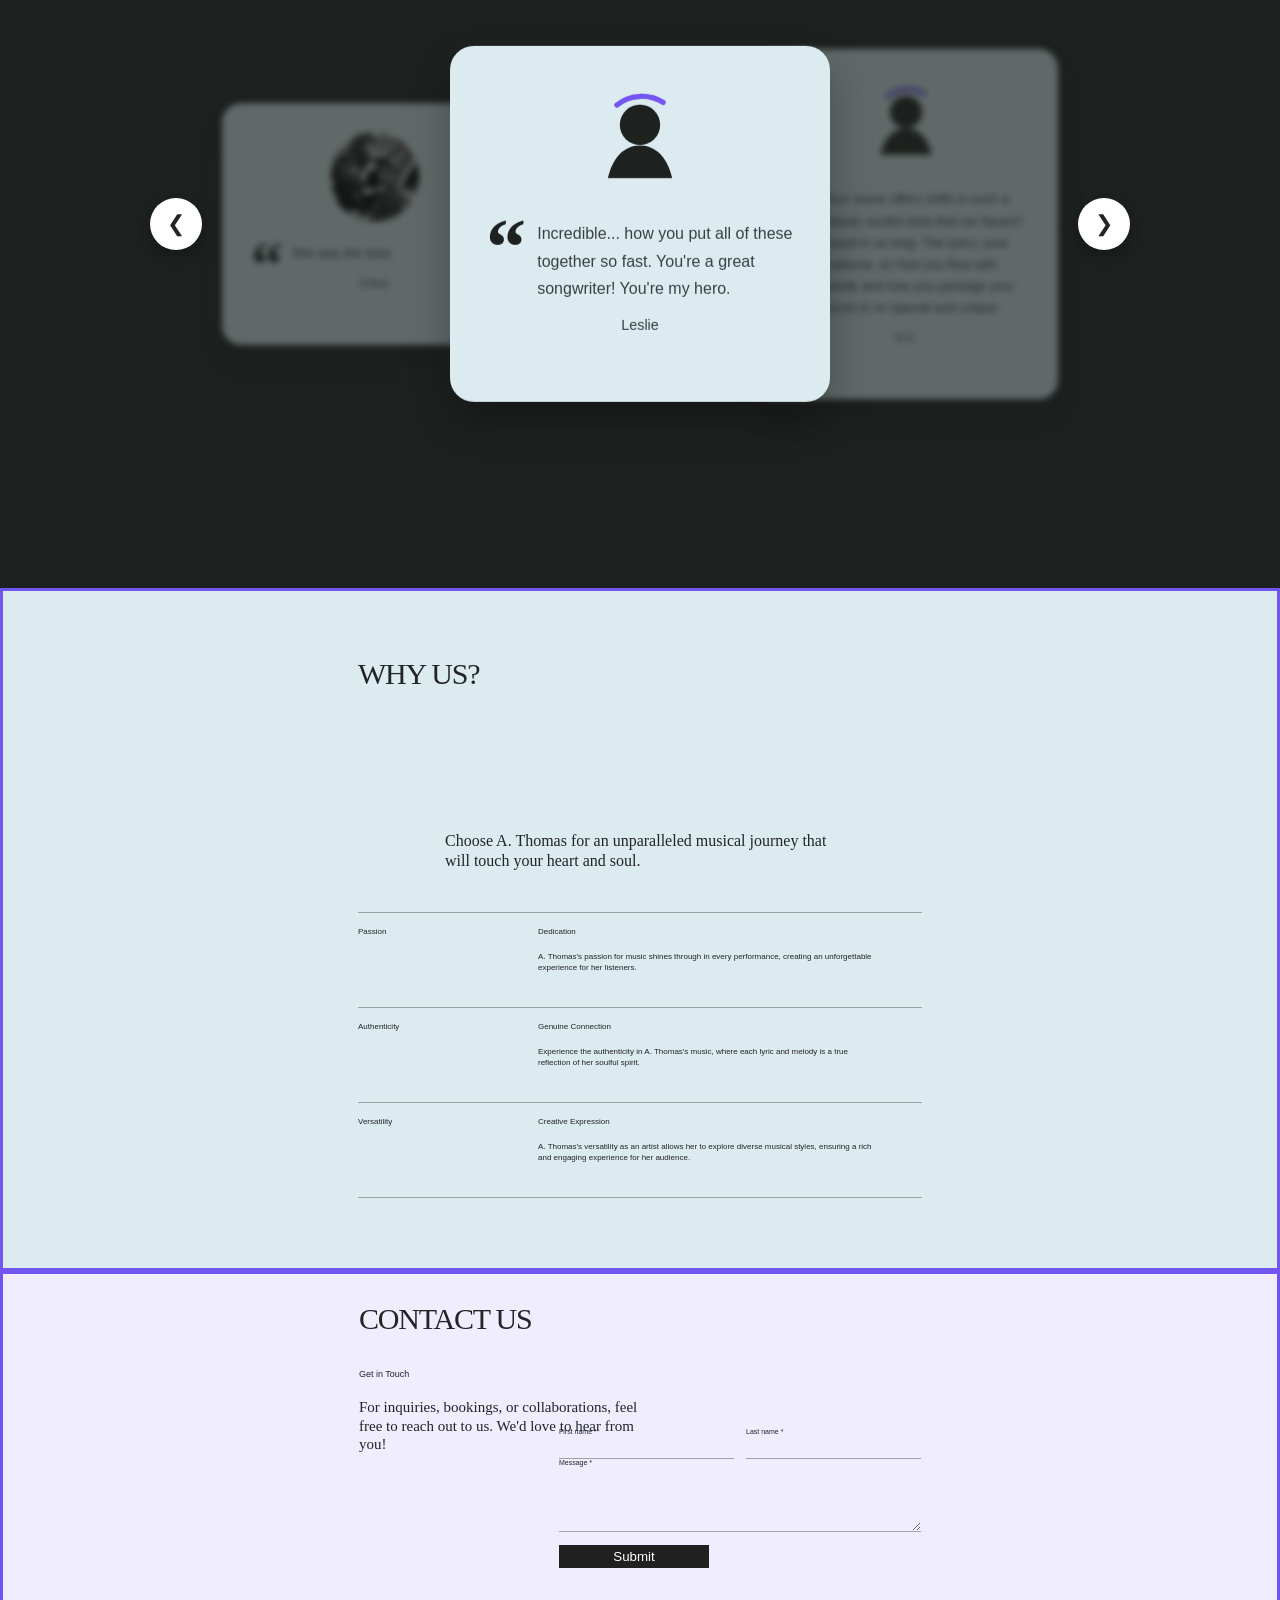
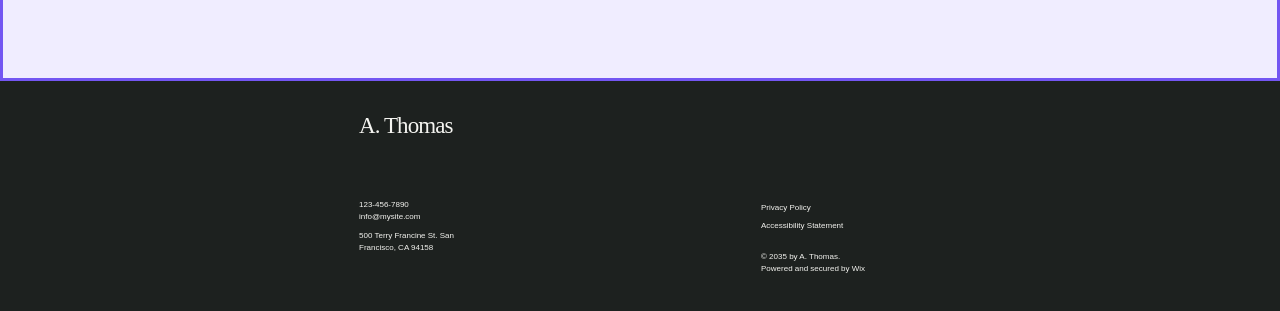
==== commit 0e21b2f7: "feat: add mentorship camp section and rename images" ====
--- a/index.html
+++ b/index.html
@@ -15,6 +15,7 @@
         <nav class="nav" aria-label="Main navigation">
           <a href="#home">Home</a>
           <a href="#about">About</a>
+          <a href="#songwriting-camps">Songwriting Camps</a>
           <a href="#testimonials">Testimonials</a>
           <a href="#contact">Contact Us</a>
         </nav>
@@ -48,6 +49,27 @@
             Willow Saan is a prolific songwriter with a catalogue of over 400 original songs and performance experience across the Toronto area. A 2024 semi-finalist in a Canadian national songwriting competition, she blends dream-pop ballads with soulful downtempo country, defined by her signature piano style and sultry vocals. Her sound is both intimate and atmospheric, marked by emotional depth and refined
             musicality. Her music is streaming on all platforms. She also mentors young indie musicians and is one half of the emerging folk-rock duo Ellington Sun.
           </p>
+        </div>
+      </section>
+
+      <section id="songwriting-camps" class="songwriting-section">
+        <div class="songwriting-grid">
+          <img
+            class="songwriting-image"
+            src="images/guitar.jpeg"
+            alt="Acoustic and electric guitars ready for songwriting"
+          />
+          <div class="songwriting-copy">
+            <p class="eyebrow">Mentorship Program</p>
+            <h2>Songwriting Camps</h2>
+            <p>
+              Experience the authenticity in Willow’s music, where each lyric
+              and melody is a true reflection of her soulful spirit. Learn
+              Willow’s strategies for putting songs together, working through
+              the entire music composition process.
+            </p>
+            <a class="button" href="#contact">Reach Out</a>
+          </div>
         </div>
       </section>
 
--- a/styles.css
+++ b/styles.css
@@ -59,8 +59,8 @@
 }
 
 .site-header {
-  height: 2rem;
-  padding: 0 56px;
+  min-height: 2rem;
+  padding: 6px 56px;
   border-bottom: 1px solid #c9d7da;
   display: flex;
   align-items: center;
@@ -95,7 +95,9 @@
 
 .nav {
   display: flex;
+  flex-wrap: wrap;
   gap: 18px;
+  justify-content: flex-end;
 }
 .hero {
   padding: 0 56px 36px;
@@ -235,6 +237,42 @@
   /* font-size: var(--font-size--sm); */
 }
 
+.songwriting-section {
+  padding: 72px 56px;
+  background: var(--color-blue-section);
+}
+
+.songwriting-grid {
+  display: grid;
+  grid-template-columns: minmax(220px, 0.9fr) minmax(280px, 1fr);
+  gap: 48px;
+  align-items: center;
+  max-width: 980px;
+  margin: 0 auto;
+}
+
+.songwriting-image {
+  width: 100%;
+  height: 420px;
+  display: block;
+  object-fit: cover;
+}
+
+.songwriting-copy {
+  max-width: 500px;
+}
+
+.songwriting-copy h2 {
+  margin-bottom: 28px;
+  font-size: clamp(2rem, 5vw, 4.5rem);
+  letter-spacing: 0;
+}
+
+.songwriting-copy p:not(.eyebrow) {
+  margin: 0 0 28px;
+  font-size: 1.15rem;
+}
+
 
 p {
   line-height: 1.35;
@@ -403,6 +441,7 @@
   .site-header,
   .hero,
   .about-section,
+  .songwriting-section,
   .inner {
     padding-left: 24px;
     padding-right: 24px;
@@ -411,6 +450,7 @@
     font-size: 24vw;
   } */
   .hero-grid,
+  .songwriting-grid,
   .contact-grid,
   .footer-grid {
     grid-template-columns: 1fr;
@@ -423,6 +463,14 @@
   .artist-photo {
     width: min(100%, 280px);
     height: auto;
+  }
+  .songwriting-section {
+    padding-top: 48px;
+    padding-bottom: 52px;
+  }
+  .songwriting-image {
+    height: auto;
+    aspect-ratio: 4 / 3;
   }
   .center-copy,
   .contact-copy .lead {
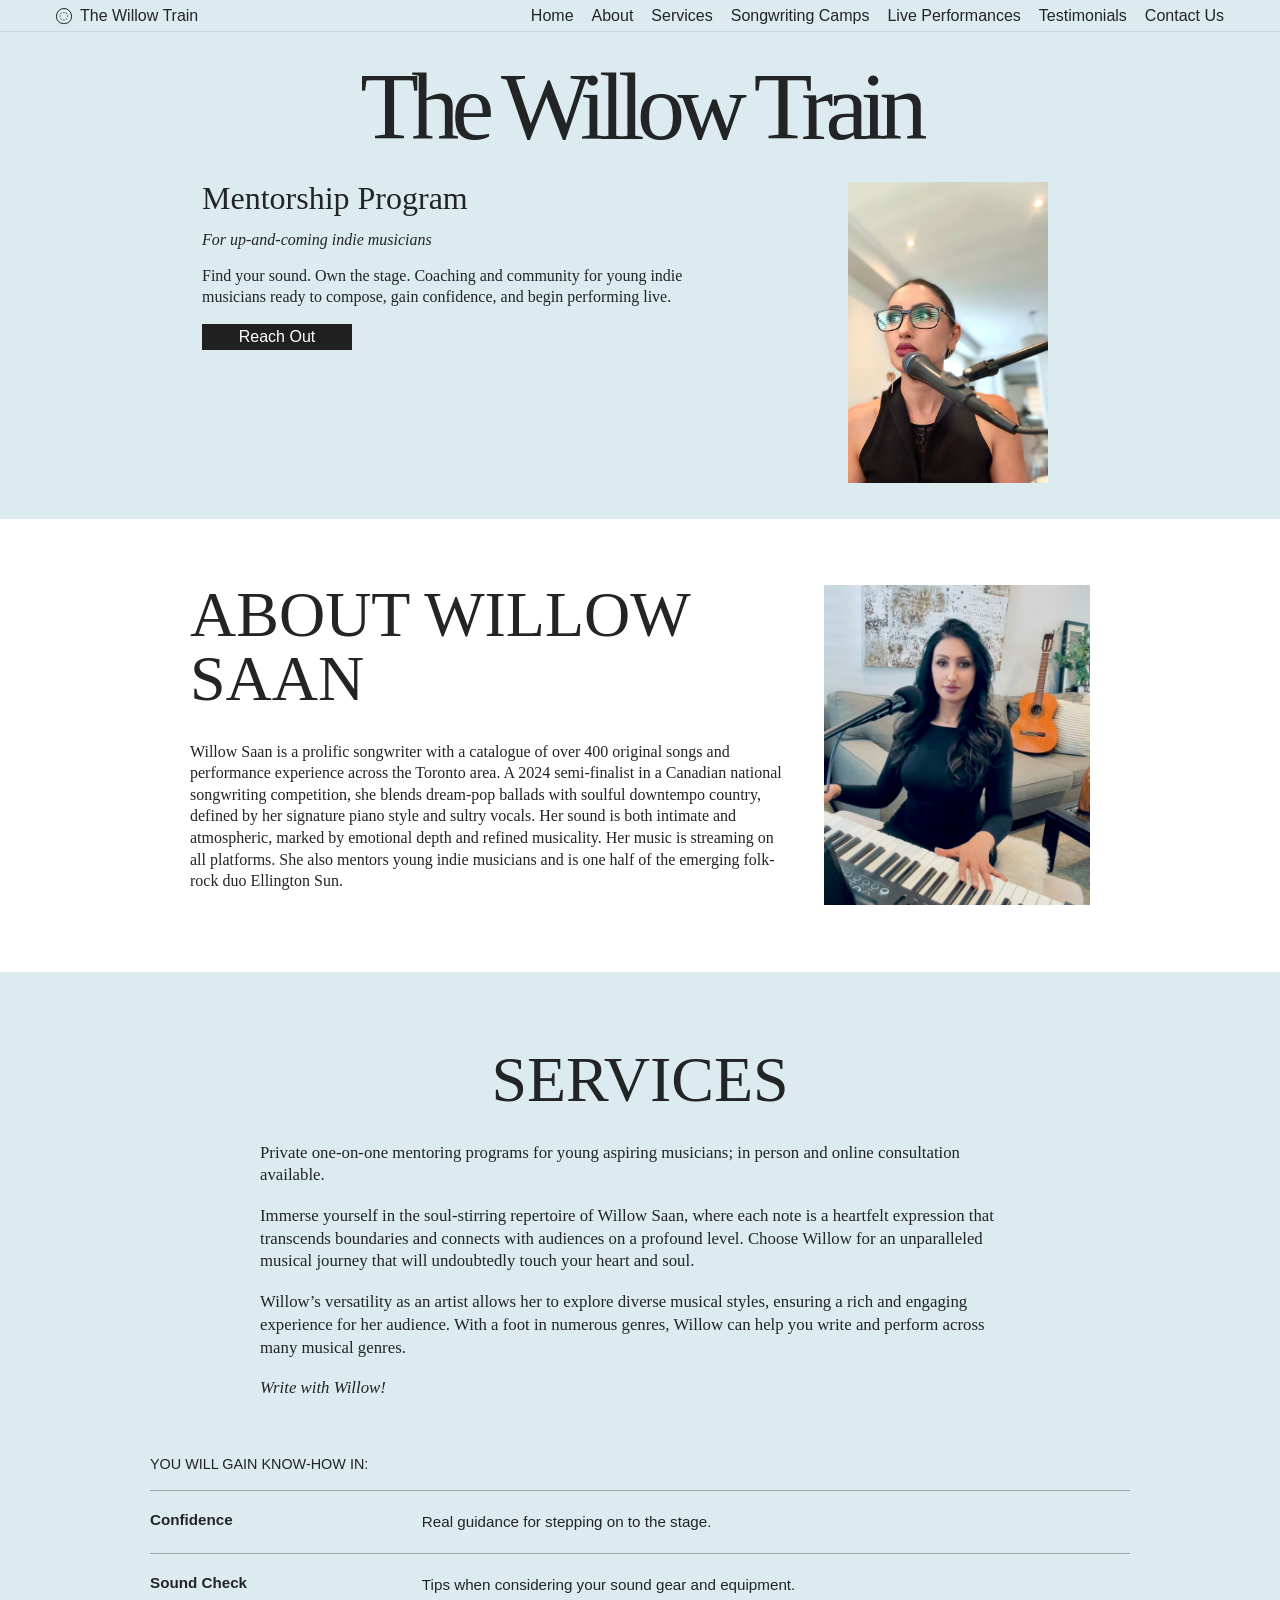
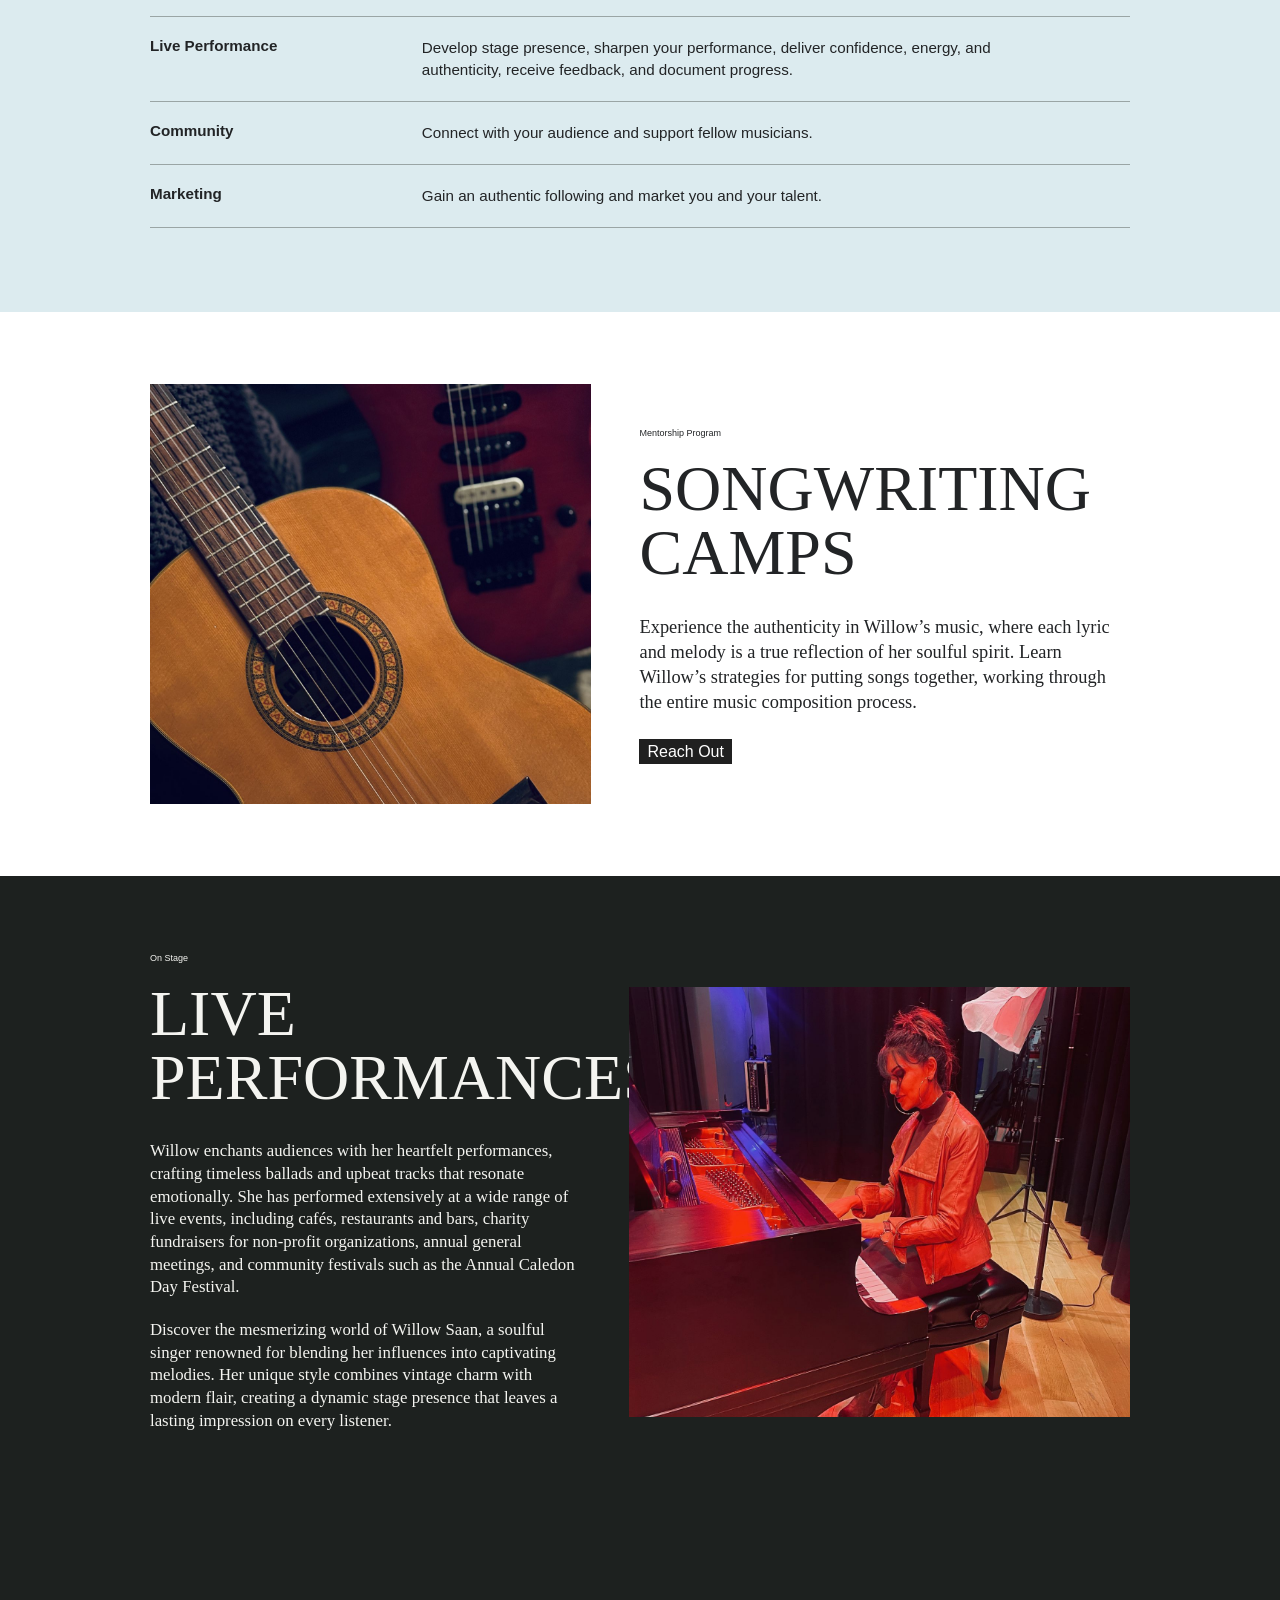
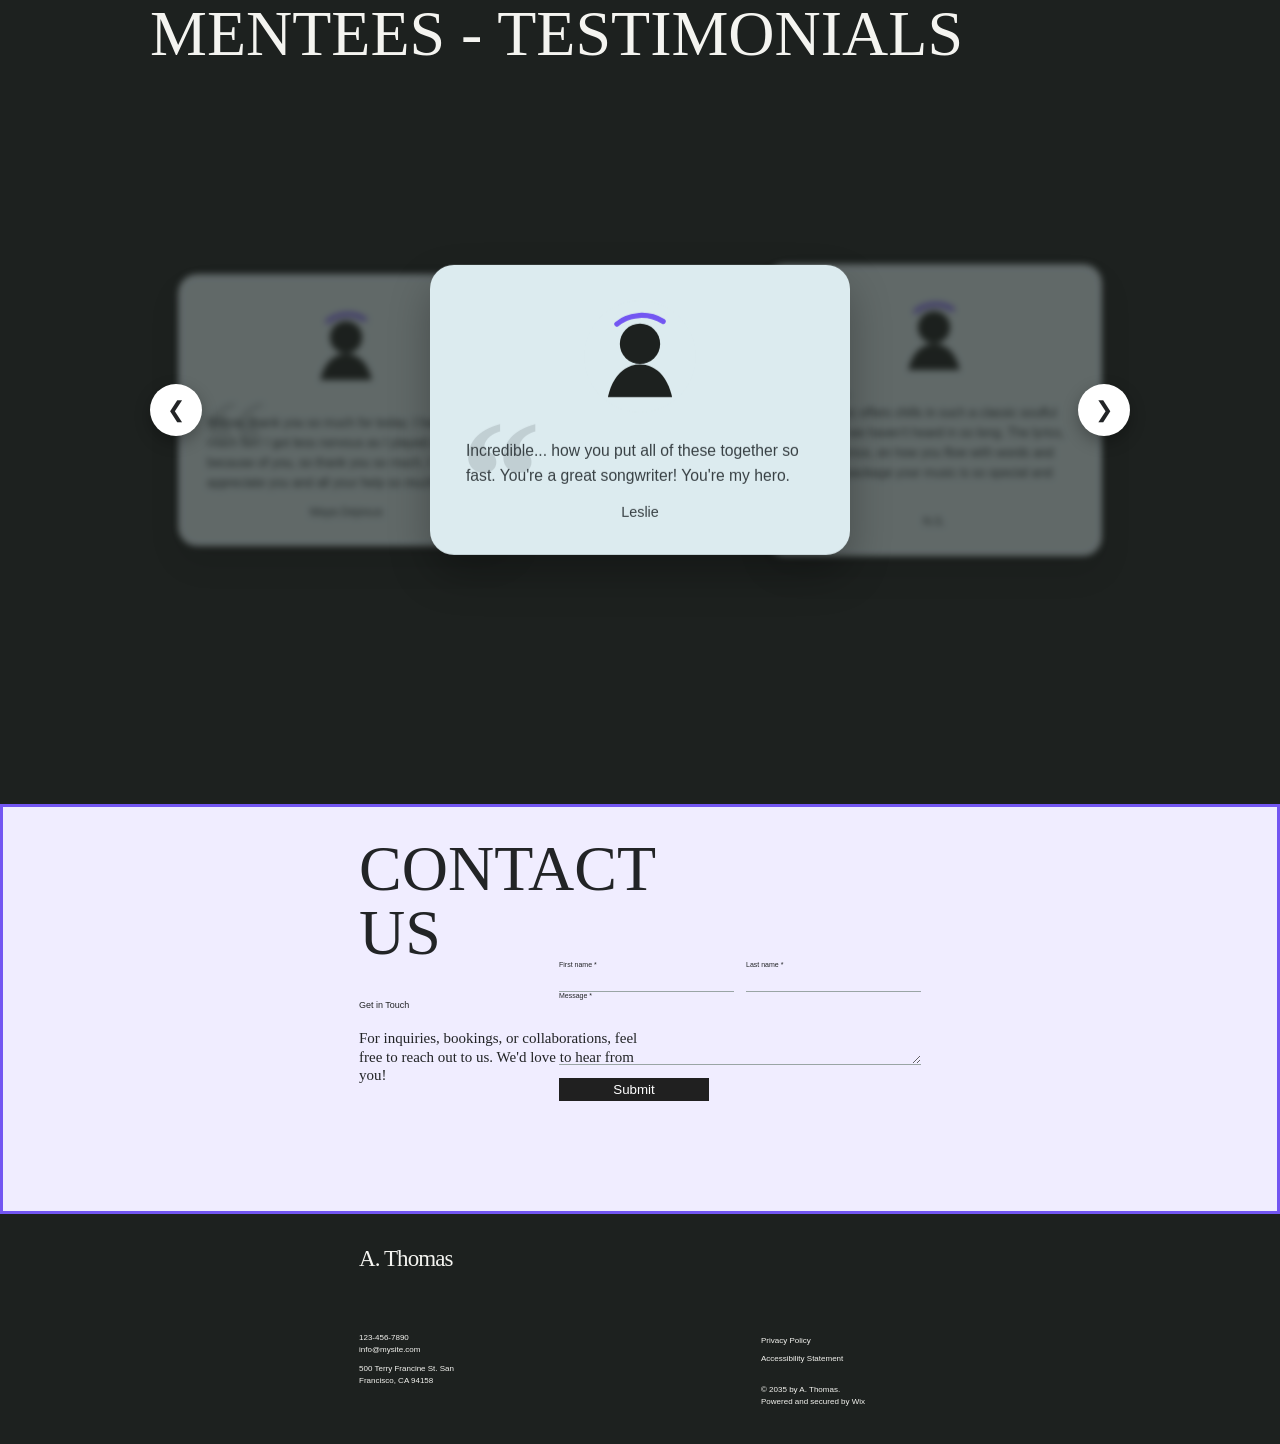
==== commit 89849e74: "fix: resized imgs and other fixes" ====
--- a/index.html
+++ b/index.html
@@ -4,7 +4,8 @@
     <meta charset="UTF-8" />
     <meta name="viewport" content="width=device-width, initial-scale=1.0" />
     <title>The Willow Train</title>
-    <link rel="stylesheet" href="styles.css" />
+    <link rel="stylesheet" href="styles.css?v=20260601g" />
+    <link rel="stylesheet" href="nav-menu.css?v=20260601g" />
   </head>
   <body>
     <main class="site-shell">
@@ -12,10 +13,23 @@
         <a class="brand" href="#home"
           ><span class="brand-mark">◌</span><span>The Willow Train</span></a
         >
-        <nav class="nav" aria-label="Main navigation">
+        <button
+          class="nav-toggle"
+          type="button"
+          aria-controls="main-nav"
+          aria-expanded="false"
+          aria-label="Open navigation menu"
+        >
+          <span></span>
+          <span></span>
+          <span></span>
+        </button>
+        <nav id="main-nav" class="nav" aria-label="Main navigation">
           <a href="#home">Home</a>
           <a href="#about">About</a>
+          <a href="#mentorship-services">Services</a>
           <a href="#songwriting-camps">Songwriting Camps</a>
+          <a href="#live-performances">Live Performances</a>
           <a href="#testimonials">Testimonials</a>
           <a href="#contact">Contact Us</a>
         </nav>
@@ -44,11 +58,84 @@
 
       <section id="about" class="section about-section pale-section">
         <div class="about-content">
-          <h2 class="about-content__title">About Willow Saan</h2>
-          <p class="about-content__copy">
-            Willow Saan is a prolific songwriter with a catalogue of over 400 original songs and performance experience across the Toronto area. A 2024 semi-finalist in a Canadian national songwriting competition, she blends dream-pop ballads with soulful downtempo country, defined by her signature piano style and sultry vocals. Her sound is both intimate and atmospheric, marked by emotional depth and refined
-            musicality. Her music is streaming on all platforms. She also mentors young indie musicians and is one half of the emerging folk-rock duo Ellington Sun.
-          </p>
+          <div>
+            <h2 class="about-content__title">About Willow Saan</h2>
+            <p class="about-content__copy">
+              Willow Saan is a prolific songwriter with a catalogue of over 400
+              original songs and performance experience across the Toronto area.
+              A 2024 semi-finalist in a Canadian national songwriting
+              competition, she blends dream-pop ballads with soulful downtempo
+              country, defined by her signature piano style and sultry vocals.
+              Her sound is both intimate and atmospheric, marked by emotional
+              depth and refined musicality. Her music is streaming on all
+              platforms. She also mentors young indie musicians and is one half
+              of the emerging folk-rock duo Ellington Sun.
+            </p>
+          </div>
+          <img
+            class="about-image"
+            src="images/portrait-2.jpeg"
+            alt="Willow Saan seated for a portrait"
+          />
+        </div>
+      </section>
+
+      <section id="mentorship-services" class="services-section">
+        <div class="services-inner">
+          <div class="services-intro">
+            <h2>Services</h2>
+            <div class="services-copy">
+              <p>
+                Private one-on-one mentoring programs for young aspiring
+                musicians; in person and online consultation available.
+              </p>
+              <p>
+                Immerse yourself in the soul-stirring repertoire of Willow Saan,
+                where each note is a heartfelt expression that transcends
+                boundaries and connects with audiences on a profound level.
+                Choose Willow for an unparalleled musical journey that will
+                undoubtedly touch your heart and soul.
+              </p>
+              <p>
+                Willow’s versatility as an artist allows her to explore diverse
+                musical styles, ensuring a rich and engaging experience for her
+                audience. With a foot in numerous genres, Willow can help you
+                write and perform across many musical genres.
+              </p>
+              <p class="services-callout">Write with Willow!</p>
+            </div>
+          </div>
+
+          <div class="services-know-how">
+            <h3>You will gain know-how in:</h3>
+            <div class="service-list">
+              <article class="service-row">
+                <h4>Confidence</h4>
+                <p>Real guidance for stepping on to the stage.</p>
+              </article>
+              <article class="service-row">
+                <h4>Sound Check</h4>
+                <p>Tips when considering your sound gear and equipment.</p>
+              </article>
+              <article class="service-row">
+                <h4>Live Performance</h4>
+                <p>
+                  Develop stage presence, sharpen your performance, deliver
+                  confidence, energy, and authenticity, receive feedback, and
+                  document progress.
+                </p>
+              </article>
+              <article class="service-row">
+                <h4>Community</h4>
+                <p>Connect with your audience and support fellow musicians.</p>
+              </article>
+              <article class="service-row">
+                <h4>Marketing</h4>
+                <p>Gain an authentic following and market you and your talent.</p>
+              </article>
+            </div>
+          </div>
+
         </div>
       </section>
 
@@ -73,6 +160,35 @@
         </div>
       </section>
 
+      <section id="live-performances" class="live-section dark-section">
+        <div class="live-grid">
+          <div class="live-copy">
+            <p class="eyebrow">On Stage</p>
+            <h2>Live Performances</h2>
+            <p>
+              Willow enchants audiences with her heartfelt performances,
+              crafting timeless ballads and upbeat tracks that resonate
+              emotionally. She has performed extensively at a wide range of live
+              events, including cafés, restaurants and bars, charity fundraisers
+              for non-profit organizations, annual general meetings, and
+              community festivals such as the Annual Caledon Day Festival.
+            </p>
+            <p>
+              Discover the mesmerizing world of Willow Saan, a soulful singer
+              renowned for blending her influences into captivating melodies.
+              Her unique style combines vintage charm with modern flair,
+              creating a dynamic stage presence that leaves a lasting impression
+              on every listener.
+            </p>
+          </div>
+          <img
+            class="live-image"
+            src="images/saan-piano.jpeg"
+            alt="Willow Saan performing at a piano"
+          />
+        </div>
+      </section>
+
       <section id="testimonials" class="testimonials-section dark-section">
         <div class="inner testimonials-inner">
           <h2>Mentees - Testimonials</h2>
@@ -87,50 +203,6 @@
             <button class="nav-btn next-btn" aria-label="Next testimonial">
               &#10095;
             </button>
-          </div>
-        </div>
-      </section>
-
-      <section id="why" class="why-section blue-section">
-        <div class="inner narrow">
-          <h2>Why Us?</h2>
-          <p class="center-copy">
-            Choose A. Thomas for an unparalleled musical journey that will touch
-            your heart and soul.
-          </p>
-          <div class="why-list">
-            <article class="why-row">
-              <p class="category">Passion</p>
-              <div>
-                <h3>Dedication</h3>
-                <p>
-                  A. Thomas's passion for music shines through in every
-                  performance, creating an unforgettable experience for her
-                  listeners.
-                </p>
-              </div>
-            </article>
-            <article class="why-row">
-              <p class="category">Authenticity</p>
-              <div>
-                <h3>Genuine Connection</h3>
-                <p>
-                  Experience the authenticity in A. Thomas's music, where each
-                  lyric and melody is a true reflection of her soulful spirit.
-                </p>
-              </div>
-            </article>
-            <article class="why-row">
-              <p class="category">Versatility</p>
-              <div>
-                <h3>Creative Expression</h3>
-                <p>
-                  A. Thomas's versatility as an artist allows her to explore
-                  diverse musical styles, ensuring a rich and engaging
-                  experience for her audience.
-                </p>
-              </div>
-            </article>
           </div>
         </div>
       </section>
@@ -171,6 +243,7 @@
         </div>
       </footer>
     </main>
-    <script src="script.js"></script>
+    <script src="nav-menu.js?v=20260601g"></script>
+    <script src="script.js?v=20260601g"></script>
   </body>
 </html>
--- a/styles.css
+++ b/styles.css
@@ -62,9 +62,13 @@
   min-height: 2rem;
   padding: 6px 56px;
   border-bottom: 1px solid #c9d7da;
+  background: var(--color-site-bg);
   display: flex;
   align-items: center;
   justify-content: space-between;
+  position: sticky;
+  top: 0;
+  z-index: 40;
   font-family: var(--font-ui);
   /* font-size: var(--font-size--sm); */
 }
@@ -93,12 +97,6 @@
   line-height: 1;
 }
 
-.nav {
-  display: flex;
-  flex-wrap: wrap;
-  gap: 18px;
-  justify-content: flex-end;
-}
 .hero {
   padding: 0 56px 36px;
 }
@@ -134,12 +132,16 @@
   min-height: 4rem;
   display: flex;
   flex-direction: column;
-  justify-content: space-between;
+  justify-content: flex-start;
+  gap: 16px;
+}
+
+.hero-copy p {
+  margin: 0;
 }
 
 .hero-copy > p:first-of-type {
   /* max-width: 265px; */
-  margin: 0;
   font-size: 2rem;
   line-height: 1.05;
 }
@@ -213,6 +215,23 @@
   font-size: 13px;
 }
 
+@media (max-width: 1100px) {
+  .site-header,
+  .hero,
+  .about-section,
+  .services-section,
+  .songwriting-section,
+  .live-section,
+  .inner {
+    padding-left: 40px;
+    padding-right: 40px;
+  }
+
+  .hero-grid {
+    width: 86%;
+  }
+}
+
 /* .about-content, */
 .inner {
   max-width: 562px;
@@ -223,23 +242,100 @@
 }
 
 .about-content {
-  max-width: 700px;
+  display: grid;
+  grid-template-columns: minmax(300px, 1fr) minmax(180px, 0.45fr);
+  gap: 42px;
+  align-items: center;
+  max-width: 900px;
   margin: 0 auto;
 }
-.about-content h2 {
-  margin-bottom: 24px;
-  font-size: 33px;
-}
-
 .about-content__title {}
 
 .about-content__copy {
   /* font-size: var(--font-size--sm); */
 }
 
+.about-image {
+  width: 100%;
+  height: 320px;
+  display: block;
+  object-fit: cover;
+  object-position: center 22%;
+}
+
+.services-section {
+  padding: 76px 56px 84px;
+  background: var(--color-site-bg);
+}
+
+.services-inner {
+  max-width: 980px;
+  margin: 0 auto;
+}
+
+.services-intro {
+  max-width: 760px;
+  margin: 0 auto;
+}
+
+.services-intro h2 {
+  text-align: center;
+}
+
+.services-copy p {
+  margin: 0 0 18px;
+  font-size: 1.05rem;
+}
+
+.services-callout {
+  font-style: italic;
+}
+
+.services-know-how {
+  margin-top: 56px;
+}
+
+.services-know-how h3 {
+  margin: 0 0 18px;
+  font-family: var(--font-ui);
+  font-size: 0.9rem;
+  font-weight: 400;
+  text-transform: uppercase;
+}
+
+.service-list {
+  border-top: 1px solid var(--color-border);
+}
+
+.service-row {
+  display: grid;
+  grid-template-columns: minmax(150px, 0.35fr) 1fr;
+  gap: 24px;
+  padding: 20px 0;
+  border-bottom: 1px solid var(--color-border);
+}
+
+.service-row h4,
+.service-row p {
+  margin: 0;
+  font-family: var(--font-ui);
+}
+
+.service-row h4 {
+  color: var(--color-text);
+  font-size: 0.95rem;
+  font-weight: 700;
+}
+
+.service-row p {
+  max-width: 620px;
+  font-size: 0.95rem;
+  line-height: 1.45;
+}
+
 .songwriting-section {
   padding: 72px 56px;
-  background: var(--color-blue-section);
+  background: var(--color-about-bg);
 }
 
 .songwriting-grid {
@@ -264,13 +360,41 @@
 
 .songwriting-copy h2 {
   margin-bottom: 28px;
-  font-size: clamp(2rem, 5vw, 4.5rem);
-  letter-spacing: 0;
 }
 
 .songwriting-copy p:not(.eyebrow) {
   margin: 0 0 28px;
   font-size: 1.15rem;
+}
+
+.live-section {
+  padding: 76px 56px 84px;
+}
+
+.live-grid {
+  display: grid;
+  grid-template-columns: minmax(300px, 0.86fr) minmax(280px, 1fr);
+  gap: 48px;
+  align-items: center;
+  max-width: 980px;
+  margin: 0 auto;
+}
+
+.live-copy h2 {
+  margin-bottom: 30px;
+}
+
+.live-copy p:not(.eyebrow) {
+  margin: 0 0 20px;
+  font-size: 1.05rem;
+}
+
+.live-image {
+  width: 100%;
+  height: 430px;
+  display: block;
+  object-fit: cover;
+  object-position: 28% center;
 }
 
 
@@ -287,65 +411,30 @@
   letter-spacing: -0.04em;
 }
 
+.about-content h2,
+.services-intro h2,
+.songwriting-copy h2,
+.live-copy h2,
+.testimonials-inner > h2,
+.contact-copy h2 {
+  margin-bottom: 30px;
+  font-size: clamp(2rem, 5vw, 4rem);
+  letter-spacing: 0;
+}
+
 
 .dark-section {
   background: var(--color-dark-section);
   color: var(--color-light-text);
 }
 
-.testimonials-section h2 {
-  font-size: 31px;
+.testimonials-inner > h2 {
   margin-bottom: 34px;
 }
 .lead {
   margin: 0;
   font-size: 15px;
   line-height: 1.25;
-}
-.category,
-.why-row h3,
-.why-row p {
-  margin: 0;
-}
-
-.why-section {
-  min-height: 610px;
-  padding: 68px 0 70px;
-  background: var(--color-blue-section);
-  border: 3px solid var(--color-accent);
-}
-.why-section h2 {
-  font-size: 30px;
-}
-.center-copy {
-  width: 390px;
-  margin: 142px auto 42px;
-  font-size: 16px;
-  line-height: 1.22;
-}
-.why-list {
-  border-top: 1px solid var(--color-border);
-}
-.why-row {
-  min-height: 95px;
-  border-bottom: 1px solid var(--color-border);
-  display: grid;
-  grid-template-columns: 180px 1fr;
-  padding: 14px 0;
-}
-.category,
-.why-row h3,
-.why-row p {
-  font-family: var(--font-ui);
-  font-size: 8px;
-}
-.why-row h3 {
-  margin-bottom: 16px;
-  font-weight: 400;
-}
-.why-row p {
-  max-width: 340px;
-  line-height: 1.35;
 }
 
 .contact-section {
@@ -360,7 +449,6 @@
   gap: 10px;
 }
 .contact-copy h2 {
-  font-size: 30px;
   margin: 10px 0 34px;
 }
 .eyebrow {
@@ -441,7 +529,9 @@
   .site-header,
   .hero,
   .about-section,
+  .services-section,
   .songwriting-section,
+  .live-section,
   .inner {
     padding-left: 24px;
     padding-right: 24px;
@@ -450,7 +540,9 @@
     font-size: 24vw;
   } */
   .hero-grid,
+  .about-content,
   .songwriting-grid,
+  .live-grid,
   .contact-grid,
   .footer-grid {
     grid-template-columns: 1fr;
@@ -458,12 +550,37 @@
   }
   .hero-copy {
     min-height: auto;
-    gap: 24px;
+    gap: 12px;
+  }
+  .hero-copy > p:first-of-type {
+    font-size: 1.65rem;
+  }
+  .hero-copy .button {
+    margin-top: 8px;
   }
   .artist-photo {
     width: min(100%, 280px);
     height: auto;
   }
+  .about-image {
+    height: auto;
+    width: 90%;
+    max-width: 340px;
+    justify-self: center;
+    aspect-ratio: 4 / 5;
+  }
+  .services-section {
+    padding-top: 52px;
+    padding-bottom: 58px;
+  }
+  .services-know-how {
+    margin-top: 36px;
+  }
+  .service-row {
+    grid-template-columns: 1fr;
+    gap: 8px;
+    padding: 16px 0;
+  }
   .songwriting-section {
     padding-top: 48px;
     padding-bottom: 52px;
@@ -472,13 +589,16 @@
     height: auto;
     aspect-ratio: 4 / 3;
   }
-  .center-copy,
+  .live-section {
+    padding-top: 52px;
+    padding-bottom: 58px;
+  }
+  .live-image {
+    height: auto;
+    aspect-ratio: 4 / 3;
+  }
   .contact-copy .lead {
     width: auto;
-  }
-  .why-row {
-    grid-template-columns: 1fr;
-    gap: 12px;
   }
   .contact-form {
     padding-top: 10px;
@@ -509,7 +629,7 @@
 
 .carousel-track {
   position: relative;
-  height: 560px;
+  height: 620px;
   overflow: hidden;
 }
 
@@ -517,8 +637,8 @@
   position: absolute;
   top: 50%;
   left: 50%;
-  width: 380px;
-  max-width: 82vw;
+  width: 420px;
+  max-width: 86vw;
   padding: 2.25rem;
   border-radius: 24px;
   background: var(--testimonial-card-bg);
@@ -553,24 +673,26 @@
 .testimonial-card p {
   position: relative;
   margin: 0 auto;
-  padding-left: 3.2rem;
   color: var(--color-muted);
   font-family: var(--font-ui);
-  font-size: 1rem;
-  line-height: 1.7;
+  font-size: 0.98rem;
+  line-height: 1.58;
   text-align: left;
+  z-index: 1;
 }
 
 .testimonial-card p::before {
   content: "\201C";
   position: absolute;
-  top: -0.85rem;
-  left: 0;
-  color: var(--color-dark-section);
+  top: -2.6rem;
+  left: -0.35rem;
+  z-index: -1;
+  color: rgba(56, 64, 68, 0.16);
   font-family: Georgia, 'Times New Roman', serif;
-  font-size: 5rem;
+  font-size: 10rem;
   font-weight: 700;
   line-height: 1;
+  pointer-events: none;
 }
 
 .position-active {
@@ -646,11 +768,28 @@
   }
 
   .carousel-track {
-    height: 520px;
+    height: 640px;
   }
 
   .testimonial-card {
-    width: 340px;
+    width: 360px;
+    padding: 1.65rem;
+  }
+
+  .testimonial-card img {
+    width: 92px;
+    height: 92px;
+    margin-bottom: 1rem;
+  }
+
+  .testimonial-card p {
+    font-size: 0.92rem;
+    line-height: 1.5;
+  }
+
+  .testimonial-card p::before {
+    top: -2.1rem;
+    font-size: 8.5rem;
   }
 
   .position-left {
--- a/nav-menu.css
+++ b/nav-menu.css
@@ -0,0 +1,139 @@
+.nav {
+  display: flex;
+  flex-wrap: nowrap;
+  gap: 18px;
+  justify-content: flex-end;
+}
+
+.nav-toggle {
+  width: 38px;
+  height: 38px;
+  border: 1px solid var(--color-border);
+  border-radius: 0;
+  background: var(--color-site-bg);
+  color: var(--color-text);
+  cursor: pointer;
+  display: none;
+  place-items: center;
+  padding: 9px;
+  position: relative;
+  transition:
+    background 180ms ease,
+    border-color 180ms ease,
+    box-shadow 180ms ease;
+}
+
+.nav-toggle span {
+  width: 18px;
+  height: 2px;
+  display: block;
+  position: absolute;
+  top: 50%;
+  left: 50%;
+  background: currentColor;
+  transform: translate(-50%, -50%);
+  transform-origin: center;
+  transition:
+    opacity 180ms ease,
+    transform 180ms ease;
+}
+
+.nav-toggle span:first-child {
+  transform: translate(-50%, calc(-50% - 6px));
+}
+
+.nav-toggle span:last-child {
+  transform: translate(-50%, calc(-50% + 6px));
+}
+
+.site-header.nav-open .nav-toggle {
+  border-color: var(--color-accent);
+  background: var(--color-white);
+  box-shadow: 0 0 0 3px rgba(115, 86, 242, 0.12);
+}
+
+.site-header.nav-open .nav-toggle span:first-child {
+  transform: translate(-50%, -50%) rotate(45deg);
+}
+
+.site-header.nav-open .nav-toggle span:nth-child(2) {
+  opacity: 0;
+}
+
+.site-header.nav-open .nav-toggle span:last-child {
+  transform: translate(-50%, -50%) rotate(-45deg);
+}
+
+@media (max-width: 1100px) {
+  .site-header {
+    gap: 16px;
+    z-index: 40;
+  }
+
+  .nav-toggle {
+    display: grid;
+    flex: 0 0 auto;
+  }
+
+  .nav {
+    position: absolute;
+    top: calc(100% + 1px);
+    right: 24px;
+    left: 24px;
+    z-index: 30;
+    display: flex;
+    flex-direction: column;
+    gap: 0;
+    padding: 10px 0;
+    border: 1px solid #c9d7da;
+    background: var(--color-site-bg);
+    box-shadow: 0 18px 34px rgba(31, 35, 38, 0.2);
+    opacity: 0;
+    pointer-events: none;
+    transform: translateY(-10px) scale(0.98);
+    transform-origin: top center;
+    visibility: hidden;
+    transition:
+      opacity 190ms ease,
+      transform 220ms cubic-bezier(0.22, 1, 0.36, 1),
+      visibility 0ms linear 220ms;
+  }
+
+  .site-header.nav-open .nav {
+    opacity: 1;
+    pointer-events: auto;
+    transform: translateY(0) scale(1);
+    visibility: visible;
+    transition:
+      opacity 190ms ease,
+      transform 220ms cubic-bezier(0.22, 1, 0.36, 1),
+      visibility 0ms;
+  }
+
+  .nav a {
+    padding: 12px 16px;
+    color: var(--color-text);
+    font-size: 0.95rem;
+    transition:
+      background 160ms ease,
+      color 160ms ease;
+  }
+
+  .nav a:hover,
+  .nav a:focus-visible {
+    background: var(--color-lavender-section);
+    color: var(--color-accent);
+    outline: none;
+  }
+
+  .nav a + a {
+    border-top: 1px solid rgba(154, 165, 165, 0.42);
+  }
+}
+
+@media (max-width: 720px) {
+  .nav {
+    right: 24px;
+    left: 24px;
+  }
+}
